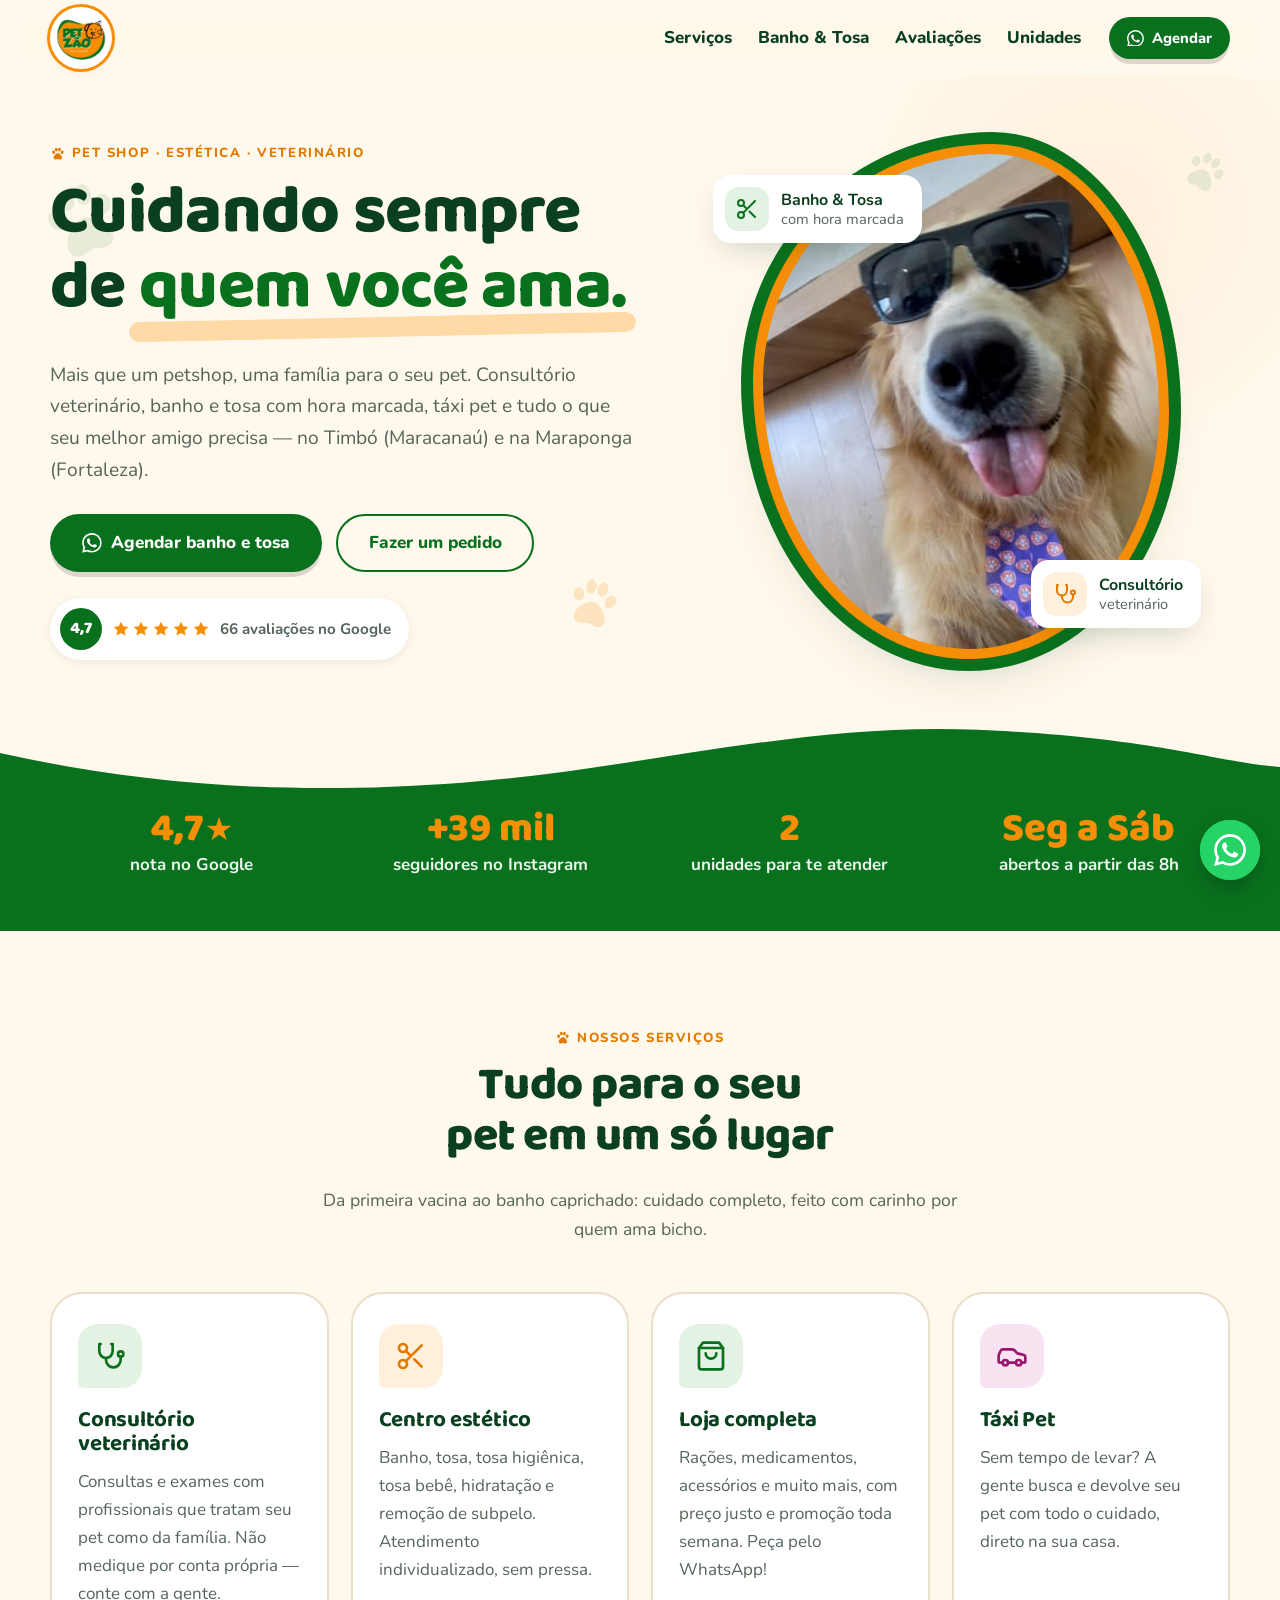
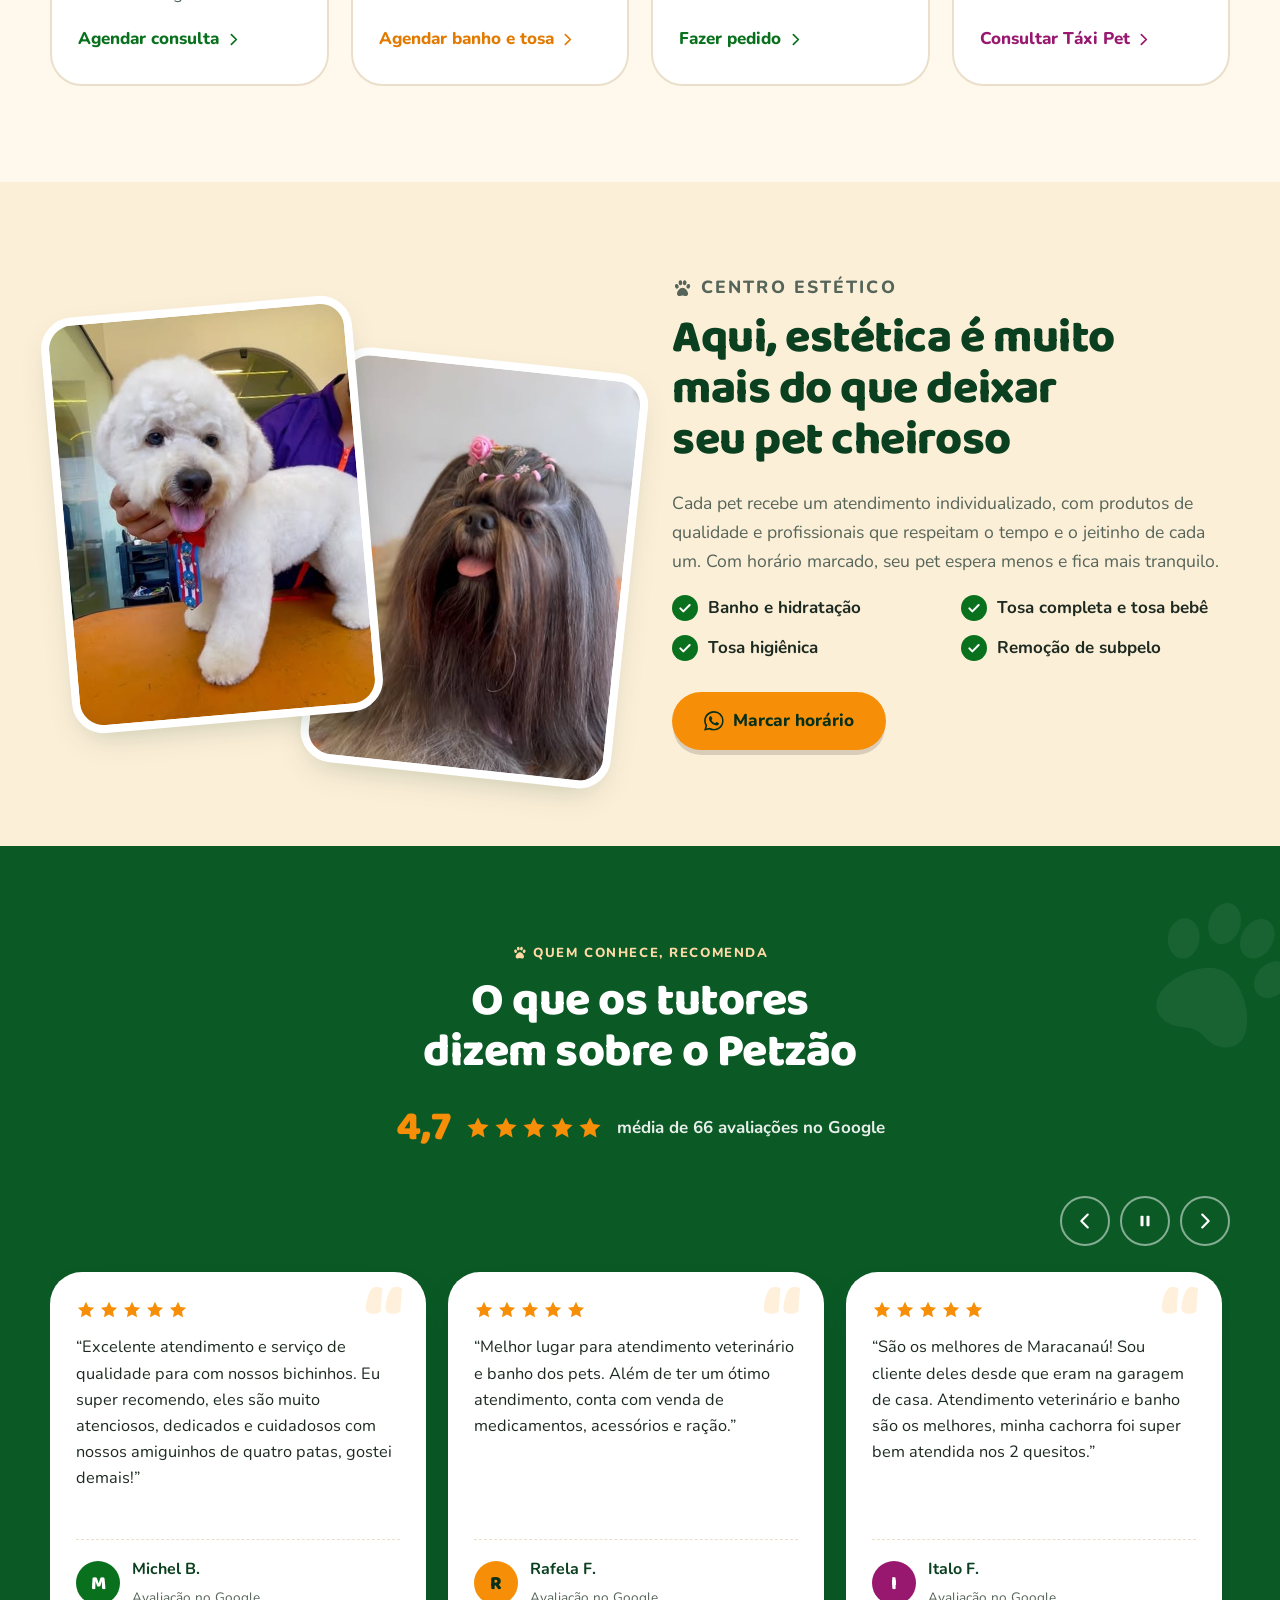
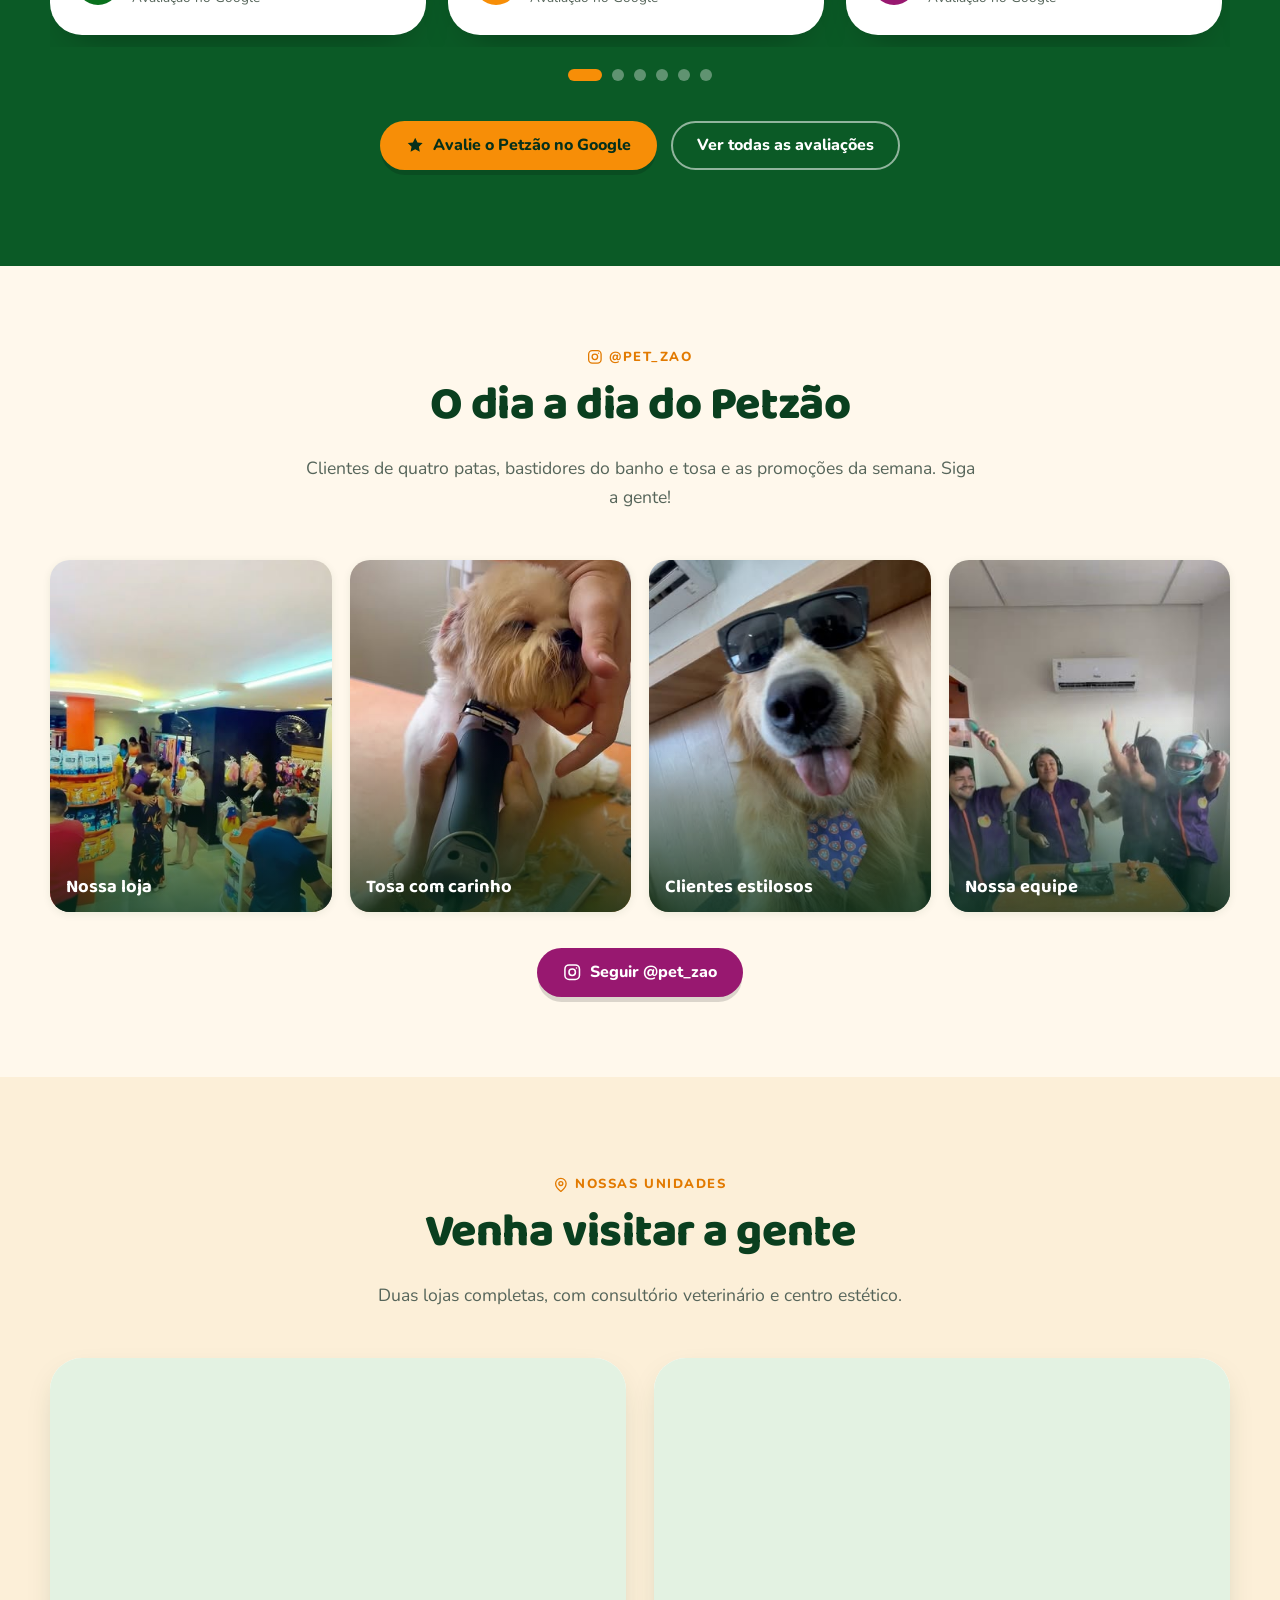
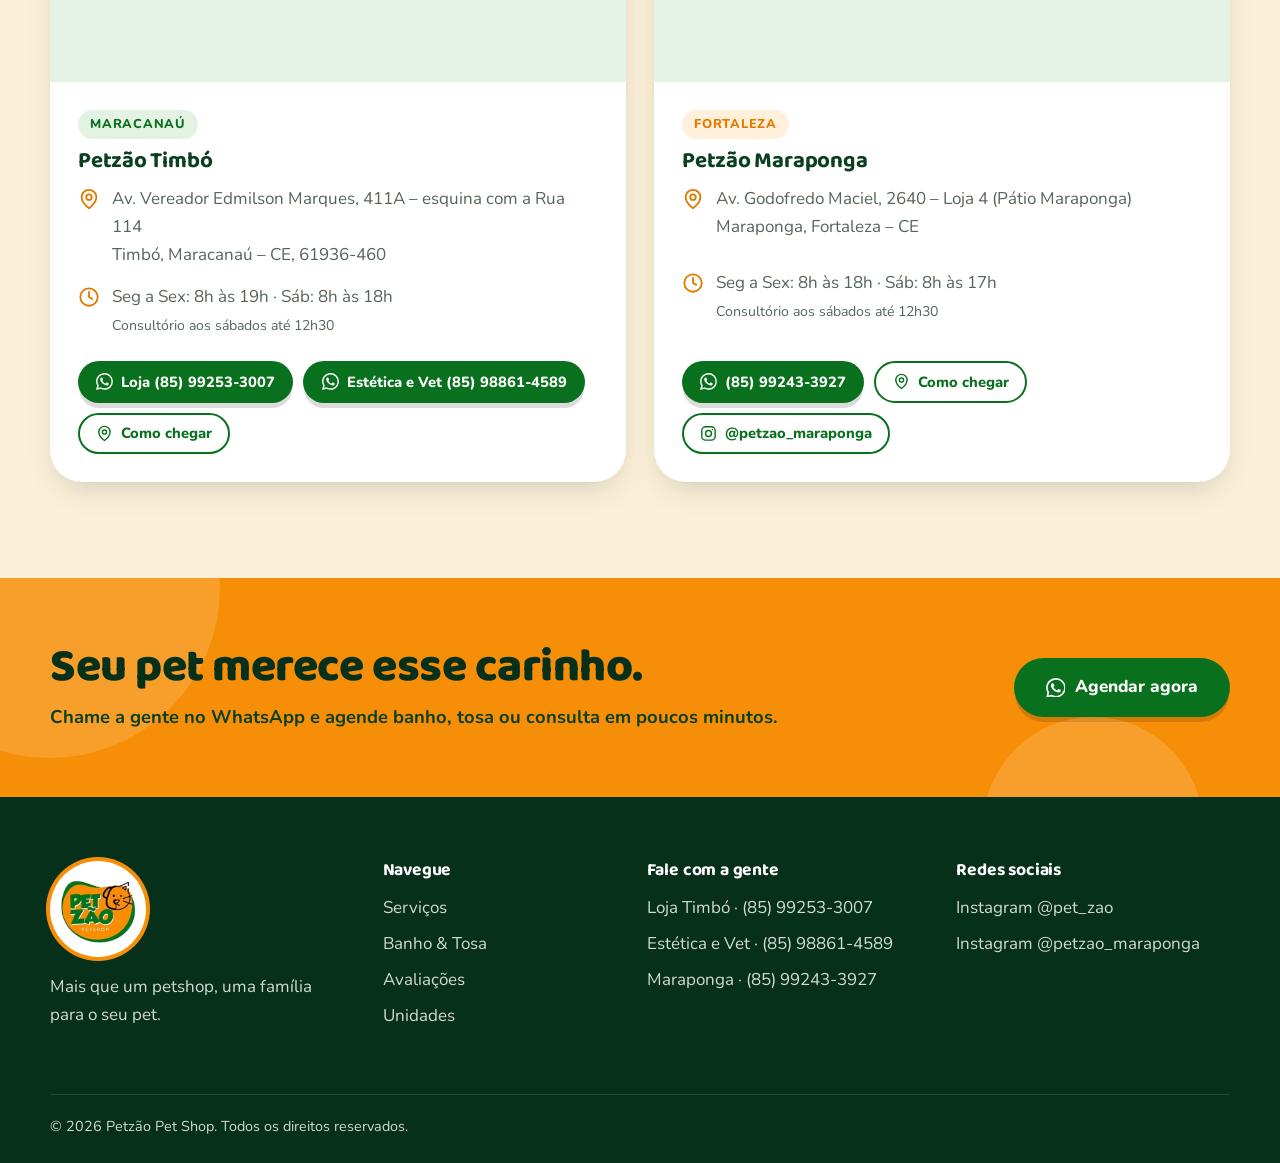
==== index.html @ 767969c3 "Landing page do Petzão Pet Shop - Página principal com serviços, centro estético, carrossel de avali" ====
<!DOCTYPE html>
<html lang="pt-BR">
<head>
  <meta charset="UTF-8">
  <meta name="viewport" content="width=device-width, initial-scale=1">
  <title>Petzão Pet Shop | Banho e Tosa, Veterinário e Pet Shop em Maracanaú e Fortaleza</title>
  <meta name="description" content="Petzão Pet Shop: consultório veterinário, centro estético (banho e tosa), táxi pet e loja completa com rações, medicamentos e acessórios. Unidades no Timbó (Maracanaú) e na Maraponga (Fortaleza). Nota 4,7 no Google.">
  <meta name="theme-color" content="#09711D">

  <!-- Open Graph (prévia ao compartilhar no WhatsApp/Instagram/Facebook) -->
  <meta property="og:type" content="website">
  <meta property="og:locale" content="pt_BR">
  <meta property="og:site_name" content="Petzão Pet Shop">
  <meta property="og:title" content="Petzão Pet Shop | Cuidando sempre de quem você ama">
  <meta property="og:description" content="Consultório veterinário, banho e tosa, táxi pet e loja completa em Maracanaú e Fortaleza. Nota 4,7 no Google.">
  <meta property="og:image" content="assets/img/og-image.jpg">
  <meta property="og:image:width" content="1200">
  <meta property="og:image:height" content="630">
  <meta name="twitter:card" content="summary_large_image">

  <link rel="icon" href="assets/img/favicon.png" type="image/png">
  <link rel="apple-touch-icon" href="assets/img/favicon.png">

  <link rel="preconnect" href="https://fonts.googleapis.com">
  <link rel="preconnect" href="https://fonts.gstatic.com" crossorigin>
  <link href="https://fonts.googleapis.com/css2?family=Baloo+2:wght@600;700;800&family=Nunito:wght@400;600;700;800&display=swap" rel="stylesheet">
  <link rel="stylesheet" href="assets/css/style.css">

  <script type="application/ld+json">
  [
    {
      "@context": "https://schema.org",
      "@type": "PetStore",
      "name": "Petzão Pet Shop – Timbó",
      "image": "assets/img/logo.jpg",
      "telephone": "+55 85 99253-3007",
      "address": {
        "@type": "PostalAddress",
        "streetAddress": "Av. Vereador Edmilson Marques, 411A – Timbó",
        "addressLocality": "Maracanaú",
        "addressRegion": "CE",
        "postalCode": "61936-460",
        "addressCountry": "BR"
      },
      "geo": { "@type": "GeoCoordinates", "latitude": -3.8777506, "longitude": -38.6081063 },
      "openingHoursSpecification": [
        { "@type": "OpeningHoursSpecification", "dayOfWeek": ["Monday","Tuesday","Wednesday","Thursday","Friday"], "opens": "08:00", "closes": "19:00" },
        { "@type": "OpeningHoursSpecification", "dayOfWeek": "Saturday", "opens": "08:00", "closes": "18:00" }
      ],
      "sameAs": ["https://www.instagram.com/pet_zao/"]
    },
    {
      "@context": "https://schema.org",
      "@type": "PetStore",
      "name": "Petzão Pet Shop – Maraponga",
      "image": "assets/img/logo.jpg",
      "telephone": "+55 85 99243-3927",
      "address": {
        "@type": "PostalAddress",
        "streetAddress": "Av. Godofredo Maciel, 2640 – Loja 4 (Pátio Maraponga)",
        "addressLocality": "Fortaleza",
        "addressRegion": "CE",
        "addressCountry": "BR"
      },
      "openingHoursSpecification": [
        { "@type": "OpeningHoursSpecification", "dayOfWeek": ["Monday","Tuesday","Wednesday","Thursday","Friday"], "opens": "08:00", "closes": "18:00" },
        { "@type": "OpeningHoursSpecification", "dayOfWeek": "Saturday", "opens": "08:00", "closes": "17:00" }
      ],
      "sameAs": ["https://www.instagram.com/petzao_maraponga/"]
    }
  ]
  </script>
</head>
<body>

  <!-- Ícones (sprite SVG) -->
  <svg width="0" height="0" style="position:absolute" aria-hidden="true" focusable="false">
    <symbol id="i-paw" viewBox="0 0 24 24"><ellipse cx="5.5" cy="9.5" rx="2.1" ry="2.7" transform="rotate(-18 5.5 9.5)"/><ellipse cx="9.6" cy="5.4" rx="2.1" ry="2.8" transform="rotate(-6 9.6 5.4)"/><ellipse cx="14.4" cy="5.4" rx="2.1" ry="2.8" transform="rotate(6 14.4 5.4)"/><ellipse cx="18.5" cy="9.5" rx="2.1" ry="2.7" transform="rotate(18 18.5 9.5)"/><path d="M12 11.2c-3.1 0-6.3 4.1-6.3 6.7 0 1.8 1.4 2.7 3 2.7 1.4 0 2.1-.7 3.3-.7s1.9.7 3.3.7c1.6 0 3-.9 3-2.7 0-2.6-3.2-6.7-6.3-6.7Z"/></symbol>
    <symbol id="i-whatsapp" viewBox="0 0 24 24"><path d="M17.47 14.38c-.3-.15-1.76-.87-2.03-.97-.27-.1-.47-.15-.67.15-.2.3-.77.97-.94 1.16-.17.2-.35.22-.64.08-.3-.15-1.26-.47-2.39-1.48-.88-.79-1.48-1.76-1.65-2.06-.17-.3-.02-.46.13-.6.13-.14.3-.35.45-.52.15-.17.2-.3.3-.5.1-.2.05-.37-.03-.52-.07-.15-.67-1.61-.92-2.2-.24-.59-.49-.5-.67-.51h-.57c-.2 0-.52.07-.8.37-.27.3-1.04 1.02-1.04 2.48s1.07 2.88 1.21 3.07c.15.2 2.1 3.2 5.08 4.49.71.31 1.26.49 1.7.63.71.22 1.36.19 1.87.12.57-.09 1.76-.72 2-1.42.25-.69.25-1.29.18-1.41-.08-.13-.28-.2-.57-.35Zm-5.42 7.4h-.01a9.87 9.87 0 0 1-5.03-1.38l-.36-.21-3.74.98 1-3.65-.24-.37a9.86 9.86 0 0 1-1.51-5.26c0-5.45 4.44-9.88 9.89-9.88 2.64 0 5.12 1.03 6.99 2.9a9.82 9.82 0 0 1 2.89 6.99c0 5.45-4.44 9.88-9.88 9.88Zm8.41-18.3A11.82 11.82 0 0 0 12.05 0C5.5 0 .16 5.34.16 11.89c0 2.1.55 4.14 1.59 5.95L.06 24l6.3-1.65a11.88 11.88 0 0 0 5.68 1.45h.01c6.55 0 11.89-5.34 11.89-11.89 0-3.18-1.24-6.16-3.48-8.41Z"/></symbol>
    <symbol id="i-instagram" viewBox="0 0 24 24" fill="none" stroke="currentColor" stroke-width="2" stroke-linecap="round" stroke-linejoin="round"><rect x="2.5" y="2.5" width="19" height="19" rx="5.5"/><circle cx="12" cy="12" r="4.2"/><circle cx="17.6" cy="6.4" r="1" fill="currentColor" stroke="none"/></symbol>
    <symbol id="i-star" viewBox="0 0 24 24"><path d="M12 2.2l2.96 6.2 6.8.83-5 4.7 1.28 6.73L12 17.4l-6.04 3.26 1.28-6.73-5-4.7 6.8-.83L12 2.2Z"/></symbol>
    <symbol id="i-steth" viewBox="0 0 24 24" fill="none" stroke="currentColor" stroke-width="2" stroke-linecap="round" stroke-linejoin="round"><path d="M5 3H4v5.5a5 5 0 0 0 10 0V3h-1"/><path d="M9 13.5V15a5.5 5.5 0 0 0 11 0v-2.5"/><circle cx="20" cy="10.5" r="2"/></symbol>
    <symbol id="i-scissors" viewBox="0 0 24 24" fill="none" stroke="currentColor" stroke-width="2" stroke-linecap="round" stroke-linejoin="round"><circle cx="6" cy="6" r="3"/><circle cx="6" cy="18" r="3"/><path d="M20 4 8.12 15.88M14.47 14.48 20 20M8.12 8.12 12 12"/></symbol>
    <symbol id="i-bag" viewBox="0 0 24 24" fill="none" stroke="currentColor" stroke-width="2" stroke-linecap="round" stroke-linejoin="round"><path d="M6 2 3 6v14a2 2 0 0 0 2 2h14a2 2 0 0 0 2-2V6l-3-4Z"/><path d="M3 6h18"/><path d="M16 10a4 4 0 0 1-8 0"/></symbol>
    <symbol id="i-car" viewBox="0 0 24 24" fill="none" stroke="currentColor" stroke-width="2" stroke-linecap="round" stroke-linejoin="round"><path d="M19 17h2a1 1 0 0 0 1-1v-3c0-.9-.7-1.7-1.5-1.9C18.7 10.6 16 10 16 10s-1.3-1.4-2.2-2.3A2.6 2.6 0 0 0 12 7H5a1.6 1.6 0 0 0-1.4.9l-1.4 2.9A3.7 3.7 0 0 0 2 12v4a1 1 0 0 0 1 1h2"/><circle cx="7" cy="17" r="2"/><path d="M9 17h6"/><circle cx="17" cy="17" r="2"/></symbol>
    <symbol id="i-pin" viewBox="0 0 24 24" fill="none" stroke="currentColor" stroke-width="2" stroke-linecap="round" stroke-linejoin="round"><path d="M20 10c0 6-8 12-8 12s-8-6-8-12a8 8 0 0 1 16 0Z"/><circle cx="12" cy="10" r="3"/></symbol>
    <symbol id="i-clock" viewBox="0 0 24 24" fill="none" stroke="currentColor" stroke-width="2" stroke-linecap="round" stroke-linejoin="round"><circle cx="12" cy="12" r="9.5"/><path d="M12 6.5V12l3.5 2"/></symbol>
    <symbol id="i-arrow" viewBox="0 0 24 24" fill="none" stroke="currentColor" stroke-width="2.4" stroke-linecap="round" stroke-linejoin="round"><path d="M9 5l7 7-7 7"/></symbol>
    <symbol id="i-check" viewBox="0 0 24 24" fill="none" stroke="currentColor" stroke-width="3" stroke-linecap="round" stroke-linejoin="round"><path d="M5 12.5l4.5 4.5L19 7.5"/></symbol>
    <symbol id="i-pause" viewBox="0 0 24 24"><rect x="6" y="5" width="4" height="14" rx="1"/><rect x="14" y="5" width="4" height="14" rx="1"/></symbol>
    <symbol id="i-play" viewBox="0 0 24 24"><path d="M7 4.5v15a1 1 0 0 0 1.5.86l12-7.5a1 1 0 0 0 0-1.72l-12-7.5A1 1 0 0 0 7 4.5Z"/></symbol>
  </svg>

  <a class="skip-link" href="#conteudo">Pular para o conteúdo</a>

  <!-- Cabeçalho -->
  <header class="site-header" data-header>
    <div class="container header-inner">
      <a class="brand" href="#inicio" aria-label="Petzão Pet Shop – início">
        <img src="assets/img/logo.jpg" alt="Petzão Pet Shop" width="150" height="150">
      </a>

      <nav class="main-nav" id="menu" aria-label="Principal">
        <ul>
          <li><a href="#servicos">Serviços</a></li>
          <li><a href="#estetica">Banho &amp; Tosa</a></li>
          <li><a href="#avaliacoes">Avaliações</a></li>
          <li><a href="#unidades">Unidades</a></li>
        </ul>
        <a class="btn btn--green btn--sm nav-cta" href="https://wa.me/5585988614589?text=Ol%C3%A1%2C%20Petz%C3%A3o!%20Vim%20pelo%20site%20e%20gostaria%20de%20agendar%20um%20hor%C3%A1rio%20para%20o%20meu%20pet." target="_blank" rel="noopener">
          <svg class="icon" aria-hidden="true"><use href="#i-whatsapp"/></svg> Agendar
        </a>
      </nav>

      <button class="menu-toggle" type="button" aria-expanded="false" aria-controls="menu" data-menu-toggle>
        <span class="sr-only">Abrir menu</span>
        <span class="menu-toggle__bar"></span>
      </button>
    </div>
  </header>

  <main id="conteudo">

    <!-- Hero -->
    <section class="hero" id="inicio">
      <svg class="paw-deco paw-deco--1" aria-hidden="true"><use href="#i-paw"/></svg>
      <svg class="paw-deco paw-deco--2" aria-hidden="true"><use href="#i-paw"/></svg>
      <svg class="paw-deco paw-deco--3" aria-hidden="true"><use href="#i-paw"/></svg>

      <div class="container hero-grid">
        <div class="hero-copy">
          <p class="eyebrow"><svg class="icon" aria-hidden="true"><use href="#i-paw"/></svg> Pet shop · Estética · Veterinário</p>
          <h1>Cuidando sempre de <span class="hl">quem você ama.</span></h1>
          <p class="lead">Mais que um petshop, uma família para o seu pet. Consultório veterinário, banho e tosa com hora marcada, táxi pet e tudo o que seu melhor amigo precisa — no Timbó (Maracanaú) e na Maraponga (Fortaleza).</p>

          <div class="hero-actions">
            <a class="btn btn--green btn--lg" href="https://wa.me/5585988614589?text=Ol%C3%A1%2C%20Petz%C3%A3o!%20Vim%20pelo%20site%20e%20gostaria%20de%20agendar%20banho%20e%20tosa%20para%20o%20meu%20pet." target="_blank" rel="noopener">
              <svg class="icon" aria-hidden="true"><use href="#i-whatsapp"/></svg> Agendar banho e tosa
            </a>
            <a class="btn btn--outline btn--lg" href="https://wa.me/5585992533007?text=Ol%C3%A1%2C%20Petz%C3%A3o!%20Vim%20pelo%20site%20e%20gostaria%20de%20fazer%20um%20pedido." target="_blank" rel="noopener">
              Fazer um pedido
            </a>
          </div>

          <a class="rating-pill" href="#avaliacoes">
            <span class="rating-pill__score">4,7</span>
            <span class="stars" aria-hidden="true">
              <svg><use href="#i-star"/></svg><svg><use href="#i-star"/></svg><svg><use href="#i-star"/></svg><svg><use href="#i-star"/></svg><svg><use href="#i-star"/></svg>
            </span>
            <span class="rating-pill__text">66 avaliações no Google</span>
          </a>
        </div>

        <div class="hero-visual">
          <div class="blob-frame">
            <img src="assets/img/golden.jpg" alt="Golden retriever de óculos escuros e bandana, cliente do Petzão" width="360" height="640">
          </div>
          <div class="float-card float-card--top">
            <span class="float-card__icon"><svg aria-hidden="true"><use href="#i-scissors"/></svg></span>
            <span><strong>Banho &amp; Tosa</strong><br>com hora marcada</span>
          </div>
          <div class="float-card float-card--bottom">
            <span class="float-card__icon float-card__icon--orange"><svg aria-hidden="true"><use href="#i-steth"/></svg></span>
            <span><strong>Consultório</strong><br>veterinário</span>
          </div>
        </div>
      </div>

      <svg class="wave wave--bottom" viewBox="0 0 1440 90" preserveAspectRatio="none" aria-hidden="true"><path d="M0 40c160 40 320 55 520 38S900 0 1100 10s260 40 340 48v32H0Z"/></svg>
    </section>

    <!-- Números -->
    <section class="stats" aria-label="Petzão em números">
      <div class="container stats-grid">
        <div class="stat"><strong>4,7<span>★</span></strong><span>nota no Google</span></div>
        <div class="stat"><strong>+39 mil</strong><span>seguidores no Instagram</span></div>
        <div class="stat"><strong>2</strong><span>unidades para te atender</span></div>
        <div class="stat"><strong>Seg a Sáb</strong><span>abertos a partir das 8h</span></div>
      </div>
    </section>

    <!-- Serviços -->
    <section class="section" id="servicos">
      <div class="container">
        <header class="section-head">
          <p class="eyebrow"><svg class="icon" aria-hidden="true"><use href="#i-paw"/></svg> Nossos serviços</p>
          <h2>Tudo para o seu pet em um só lugar</h2>
          <p>Da primeira vacina ao banho caprichado: cuidado completo, feito com carinho por quem ama bicho.</p>
        </header>

        <div class="services-grid">
          <article class="service-card reveal">
            <span class="service-card__icon"><svg aria-hidden="true"><use href="#i-steth"/></svg></span>
            <h3>Consultório veterinário</h3>
            <p>Consultas e exames com profissionais que tratam seu pet como da família. Não medique por conta própria — conte com a gente.</p>
            <a class="link-arrow" href="https://wa.me/5585988614589?text=Ol%C3%A1%2C%20Petz%C3%A3o!%20Vim%20pelo%20site%20e%20gostaria%20de%20agendar%20uma%20consulta%20veterin%C3%A1ria." target="_blank" rel="noopener">Agendar consulta <svg aria-hidden="true"><use href="#i-arrow"/></svg></a>
          </article>

          <article class="service-card service-card--orange reveal">
            <span class="service-card__icon"><svg aria-hidden="true"><use href="#i-scissors"/></svg></span>
            <h3>Centro estético</h3>
            <p>Banho, tosa, tosa higiênica, tosa bebê, hidratação e remoção de subpelo. Atendimento individualizado, sem pressa.</p>
            <a class="link-arrow" href="https://wa.me/5585988614589?text=Ol%C3%A1%2C%20Petz%C3%A3o!%20Vim%20pelo%20site%20e%20gostaria%20de%20agendar%20banho%20e%20tosa." target="_blank" rel="noopener">Agendar banho e tosa <svg aria-hidden="true"><use href="#i-arrow"/></svg></a>
          </article>

          <article class="service-card reveal">
            <span class="service-card__icon"><svg aria-hidden="true"><use href="#i-bag"/></svg></span>
            <h3>Loja completa</h3>
            <p>Rações, medicamentos, acessórios e muito mais, com preço justo e promoção toda semana. Peça pelo WhatsApp!</p>
            <a class="link-arrow" href="https://wa.me/5585992533007?text=Ol%C3%A1%2C%20Petz%C3%A3o!%20Vim%20pelo%20site%20e%20gostaria%20de%20fazer%20um%20pedido." target="_blank" rel="noopener">Fazer pedido <svg aria-hidden="true"><use href="#i-arrow"/></svg></a>
          </article>

          <article class="service-card service-card--magenta reveal">
            <span class="service-card__icon"><svg aria-hidden="true"><use href="#i-car"/></svg></span>
            <h3>Táxi Pet</h3>
            <p>Sem tempo de levar? A gente busca e devolve seu pet com todo o cuidado, direto na sua casa.</p>
            <a class="link-arrow" href="https://wa.me/5585988614589?text=Ol%C3%A1%2C%20Petz%C3%A3o!%20Vim%20pelo%20site%20e%20gostaria%20de%20saber%20sobre%20o%20T%C3%A1xi%20Pet." target="_blank" rel="noopener">Consultar Táxi Pet <svg aria-hidden="true"><use href="#i-arrow"/></svg></a>
          </article>
        </div>
      </div>
    </section>

    <!-- Centro estético -->
    <section class="section section--cream" id="estetica">
      <div class="container split">
        <div class="split-media reveal">
          <figure class="photo photo--tilt-l">
            <img src="assets/img/poodle.jpg" alt="Poodle branco recém-tosado na mesa do centro estético do Petzão" width="360" height="640" loading="lazy">
          </figure>
          <figure class="photo photo--tilt-r">
            <img src="assets/img/shihtzu.jpg" alt="Lhasa apso de pelo longo com lacinhos após o banho" width="360" height="640" loading="lazy">
          </figure>
        </div>

        <div class="split-copy">
          <p class="eyebrow"><svg class="icon" aria-hidden="true"><use href="#i-paw"/></svg> Centro estético</p>
          <h2>Aqui, estética é muito mais do que deixar seu pet cheiroso</h2>
          <p>Cada pet recebe um atendimento individualizado, com produtos de qualidade e profissionais que respeitam o tempo e o jeitinho de cada um. Com horário marcado, seu pet espera menos e fica mais tranquilo.</p>
          <ul class="check-list">
            <li><svg aria-hidden="true"><use href="#i-check"/></svg> Banho e hidratação</li>
            <li><svg aria-hidden="true"><use href="#i-check"/></svg> Tosa completa e tosa bebê</li>
            <li><svg aria-hidden="true"><use href="#i-check"/></svg> Tosa higiênica</li>
            <li><svg aria-hidden="true"><use href="#i-check"/></svg> Remoção de subpelo</li>
          </ul>
          <a class="btn btn--orange btn--lg" href="https://wa.me/5585988614589?text=Ol%C3%A1%2C%20Petz%C3%A3o!%20Vim%20pelo%20site%20e%20gostaria%20de%20agendar%20banho%20e%20tosa." target="_blank" rel="noopener">
            <svg class="icon" aria-hidden="true"><use href="#i-whatsapp"/></svg> Marcar horário
          </a>
        </div>
      </div>
    </section>

    <!-- Avaliações -->
    <section class="section section--green" id="avaliacoes">
      <svg class="paw-deco paw-deco--4" aria-hidden="true"><use href="#i-paw"/></svg>
      <div class="container">
        <header class="section-head section-head--light">
          <p class="eyebrow"><svg class="icon" aria-hidden="true"><use href="#i-paw"/></svg> Quem conhece, recomenda</p>
          <h2>O que os tutores dizem sobre o Petzão</h2>
          <div class="rating-summary">
            <span class="rating-summary__score">4,7</span>
            <span class="stars stars--lg" aria-hidden="true">
              <svg><use href="#i-star"/></svg><svg><use href="#i-star"/></svg><svg><use href="#i-star"/></svg><svg><use href="#i-star"/></svg><svg><use href="#i-star"/></svg>
            </span>
            <span class="rating-summary__text">média de 66 avaliações no Google</span>
          </div>
        </header>

        <div class="carousel" data-carousel role="region" aria-roledescription="carrossel" aria-label="Avaliações de clientes no Google">
          <div class="carousel__controls">
            <button class="carousel__btn" type="button" data-prev aria-label="Avaliação anterior"><svg aria-hidden="true" style="transform:scaleX(-1)"><use href="#i-arrow"/></svg></button>
            <button class="carousel__btn carousel__btn--toggle" type="button" data-toggle aria-label="Pausar rotação automática"><svg aria-hidden="true"><use href="#i-pause"/></svg></button>
            <button class="carousel__btn" type="button" data-next aria-label="Próxima avaliação"><svg aria-hidden="true"><use href="#i-arrow"/></svg></button>
          </div>

          <ul class="carousel__track" data-track tabindex="0" aria-live="off">
            <li class="review-card">
              <div class="review-card__stars" role="img" aria-label="5 de 5 estrelas"><svg><use href="#i-star"/></svg><svg><use href="#i-star"/></svg><svg><use href="#i-star"/></svg><svg><use href="#i-star"/></svg><svg><use href="#i-star"/></svg></div>
              <blockquote>“Excelente atendimento e serviço de qualidade para com nossos bichinhos. Eu super recomendo, eles são muito atenciosos, dedicados e cuidadosos com nossos amiguinhos de quatro patas, gostei demais!”</blockquote>
              <footer class="review-card__author"><span class="avatar avatar--green" aria-hidden="true">M</span><span><strong>Michel B.</strong><small>Avaliação no Google</small></span></footer>
            </li>
            <li class="review-card">
              <div class="review-card__stars" role="img" aria-label="5 de 5 estrelas"><svg><use href="#i-star"/></svg><svg><use href="#i-star"/></svg><svg><use href="#i-star"/></svg><svg><use href="#i-star"/></svg><svg><use href="#i-star"/></svg></div>
              <blockquote>“Melhor lugar para atendimento veterinário e banho dos pets. Além de ter um ótimo atendimento, conta com venda de medicamentos, acessórios e ração.”</blockquote>
              <footer class="review-card__author"><span class="avatar avatar--orange" aria-hidden="true">R</span><span><strong>Rafela F.</strong><small>Avaliação no Google</small></span></footer>
            </li>
            <li class="review-card">
              <div class="review-card__stars" role="img" aria-label="5 de 5 estrelas"><svg><use href="#i-star"/></svg><svg><use href="#i-star"/></svg><svg><use href="#i-star"/></svg><svg><use href="#i-star"/></svg><svg><use href="#i-star"/></svg></div>
              <blockquote>“São os melhores de Maracanaú! Sou cliente deles desde que eram na garagem de casa. Atendimento veterinário e banho são os melhores, minha cachorra foi super bem atendida nos 2 quesitos.”</blockquote>
              <footer class="review-card__author"><span class="avatar avatar--magenta" aria-hidden="true">I</span><span><strong>Italo F.</strong><small>Avaliação no Google</small></span></footer>
            </li>
            <li class="review-card">
              <div class="review-card__stars" role="img" aria-label="5 de 5 estrelas"><svg><use href="#i-star"/></svg><svg><use href="#i-star"/></svg><svg><use href="#i-star"/></svg><svg><use href="#i-star"/></svg><svg><use href="#i-star"/></svg></div>
              <blockquote>“Minha princesa é muito bem cuidada no Petzão... confio plenamente em toda equipe. Nota mil.”</blockquote>
              <footer class="review-card__author"><span class="avatar avatar--green" aria-hidden="true">S</span><span><strong>Socorro G.</strong><small>Avaliação no Google</small></span></footer>
            </li>
            <li class="review-card">
              <div class="review-card__stars" role="img" aria-label="5 de 5 estrelas"><svg><use href="#i-star"/></svg><svg><use href="#i-star"/></svg><svg><use href="#i-star"/></svg><svg><use href="#i-star"/></svg><svg><use href="#i-star"/></svg></div>
              <blockquote>“Ótimo atendimento. Possuem a mais variada gama de produtos para o seu pet, além dos excelentes serviços de banho, tosa e atendimento veterinário. Profissionais capacitados para fornecer a melhor experiência para o seu pet. Recomendo.”</blockquote>
              <footer class="review-card__author"><span class="avatar avatar--orange" aria-hidden="true">R</span><span><strong>Robson L.</strong><small>Avaliação no Google</small></span></footer>
            </li>
            <li class="review-card">
              <div class="review-card__stars" role="img" aria-label="5 de 5 estrelas"><svg><use href="#i-star"/></svg><svg><use href="#i-star"/></svg><svg><use href="#i-star"/></svg><svg><use href="#i-star"/></svg><svg><use href="#i-star"/></svg></div>
              <blockquote>“Atendimento top! Bem humanizado! Você vê que eles realmente amam o que fazem!”</blockquote>
              <footer class="review-card__author"><span class="avatar avatar--magenta" aria-hidden="true">B</span><span><strong>Bruno N.</strong><small>Avaliação no Google</small></span></footer>
            </li>
            <li class="review-card">
              <div class="review-card__stars" role="img" aria-label="5 de 5 estrelas"><svg><use href="#i-star"/></svg><svg><use href="#i-star"/></svg><svg><use href="#i-star"/></svg><svg><use href="#i-star"/></svg><svg><use href="#i-star"/></svg></div>
              <blockquote>“Essa loja é simplesmente maravilhosa! O atendimento é excelente, muito atencioso e rápido. Recomendo de olhos fechados!”</blockquote>
              <footer class="review-card__author"><span class="avatar avatar--green" aria-hidden="true">M</span><span><strong>Mônica O.</strong><small>Avaliação no Google</small></span></footer>
            </li>
            <li class="review-card">
              <div class="review-card__stars" role="img" aria-label="5 de 5 estrelas"><svg><use href="#i-star"/></svg><svg><use href="#i-star"/></svg><svg><use href="#i-star"/></svg><svg><use href="#i-star"/></svg><svg><use href="#i-star"/></svg></div>
              <blockquote>“Ótimo atendimento, ótimos preços e uma equipe qualificada onde se vê que trabalham com amor aos pets! Petzão, o melhor petshop da região!”</blockquote>
              <footer class="review-card__author"><span class="avatar avatar--orange" aria-hidden="true">V</span><span><strong>Venicio J.</strong><small>Avaliação no Google</small></span></footer>
            </li>
            <li class="review-card">
              <div class="review-card__stars" role="img" aria-label="5 de 5 estrelas"><svg><use href="#i-star"/></svg><svg><use href="#i-star"/></svg><svg><use href="#i-star"/></svg><svg><use href="#i-star"/></svg><svg><use href="#i-star"/></svg></div>
              <blockquote>“O melhor em todos os sentidos, recomendo demais. Qualidade, carinho e compromisso em um só lugar. Parabéns! 👏🏽👏🏽”</blockquote>
              <footer class="review-card__author"><span class="avatar avatar--magenta" aria-hidden="true">L</span><span><strong>Luccas F.</strong><small>Avaliação no Google</small></span></footer>
            </li>
            <li class="review-card">
              <div class="review-card__stars" role="img" aria-label="5 de 5 estrelas"><svg><use href="#i-star"/></svg><svg><use href="#i-star"/></svg><svg><use href="#i-star"/></svg><svg><use href="#i-star"/></svg><svg><use href="#i-star"/></svg></div>
              <blockquote>“Um ótimo local, atendimento super qualificado, sem falar dos serviços de tosa e banho! Super indico, pois tem ampla variedade de rações!”</blockquote>
              <footer class="review-card__author"><span class="avatar avatar--green" aria-hidden="true">A</span><span><strong>Axel G.</strong><small>Avaliação no Google</small></span></footer>
            </li>
            <li class="review-card">
              <div class="review-card__stars" role="img" aria-label="5 de 5 estrelas"><svg><use href="#i-star"/></svg><svg><use href="#i-star"/></svg><svg><use href="#i-star"/></svg><svg><use href="#i-star"/></svg><svg><use href="#i-star"/></svg></div>
              <blockquote>“Ótimo atendimento, preço acessível, vende de tudo e possui uma nova estrutura super aconchegante. Recomendo.”</blockquote>
              <footer class="review-card__author"><span class="avatar avatar--orange" aria-hidden="true">J</span><span><strong>Junior X.</strong><small>Local Guide no Google</small></span></footer>
            </li>
            <li class="review-card">
              <div class="review-card__stars" role="img" aria-label="5 de 5 estrelas"><svg><use href="#i-star"/></svg><svg><use href="#i-star"/></svg><svg><use href="#i-star"/></svg><svg><use href="#i-star"/></svg><svg><use href="#i-star"/></svg></div>
              <blockquote>“Sem dúvidas o melhor petshop de Maracanaú! Cuidado e amor indescritíveis com seu pet, produtos de qualidade e atendimento nota mil!”</blockquote>
              <footer class="review-card__author"><span class="avatar avatar--magenta" aria-hidden="true">R</span><span><strong>Rebeca R.</strong><small>Avaliação no Google</small></span></footer>
            </li>
            <li class="review-card">
              <div class="review-card__stars" role="img" aria-label="5 de 5 estrelas"><svg><use href="#i-star"/></svg><svg><use href="#i-star"/></svg><svg><use href="#i-star"/></svg><svg><use href="#i-star"/></svg><svg><use href="#i-star"/></svg></div>
              <blockquote>“A loja tem tudo para o pet 🐕🐈, com atendimento excelente e profissionais super capacitados!”</blockquote>
              <footer class="review-card__author"><span class="avatar avatar--green" aria-hidden="true">T</span><span><strong>Thiago M.</strong><small>Avaliação no Google</small></span></footer>
            </li>
            <li class="review-card">
              <div class="review-card__stars" role="img" aria-label="5 de 5 estrelas"><svg><use href="#i-star"/></svg><svg><use href="#i-star"/></svg><svg><use href="#i-star"/></svg><svg><use href="#i-star"/></svg><svg><use href="#i-star"/></svg></div>
              <blockquote>“Melhor pet de Maracanaú, meu cachorrinho ama. Super indico!”</blockquote>
              <footer class="review-card__author"><span class="avatar avatar--orange" aria-hidden="true">J</span><span><strong>Jéssica A.</strong><small>Avaliação no Google</small></span></footer>
            </li>
            <li class="review-card">
              <div class="review-card__stars" role="img" aria-label="5 de 5 estrelas"><svg><use href="#i-star"/></svg><svg><use href="#i-star"/></svg><svg><use href="#i-star"/></svg><svg><use href="#i-star"/></svg><svg><use href="#i-star"/></svg></div>
              <blockquote>“Serviços, alimentação e vasta gama de utensílios pros nossos petzinhos! Excelência!”</blockquote>
              <footer class="review-card__author"><span class="avatar avatar--magenta" aria-hidden="true">Y</span><span><strong>Yuri O.</strong><small>Local Guide no Google</small></span></footer>
            </li>
            <li class="review-card">
              <div class="review-card__stars" role="img" aria-label="5 de 5 estrelas"><svg><use href="#i-star"/></svg><svg><use href="#i-star"/></svg><svg><use href="#i-star"/></svg><svg><use href="#i-star"/></svg><svg><use href="#i-star"/></svg></div>
              <blockquote>“Excelente atendimento, com tudo que há de melhor para o seu pet e ótimos profissionais. Sem contar o ambiente incrível!”</blockquote>
              <footer class="review-card__author"><span class="avatar avatar--green" aria-hidden="true">A</span><span><strong>Aurélio F.</strong><small>Avaliação no Google</small></span></footer>
            </li>
            <li class="review-card">
              <div class="review-card__stars" role="img" aria-label="5 de 5 estrelas"><svg><use href="#i-star"/></svg><svg><use href="#i-star"/></svg><svg><use href="#i-star"/></svg><svg><use href="#i-star"/></svg><svg><use href="#i-star"/></svg></div>
              <blockquote>“Atendimento top e preços excelentes, vale a pena visitar a loja! 😁👍🏾”</blockquote>
              <footer class="review-card__author"><span class="avatar avatar--orange" aria-hidden="true">R</span><span><strong>Rodolfo S.</strong><small>Avaliação no Google</small></span></footer>
            </li>
            <li class="review-card">
              <div class="review-card__stars" role="img" aria-label="5 de 5 estrelas"><svg><use href="#i-star"/></svg><svg><use href="#i-star"/></svg><svg><use href="#i-star"/></svg><svg><use href="#i-star"/></svg><svg><use href="#i-star"/></svg></div>
              <blockquote>“Amei tudo, atendimento perfeito 👏🏼🤩 Meus bebês pet amam! Petshop perfeito, muito amor ❤️”</blockquote>
              <footer class="review-card__author"><span class="avatar avatar--magenta" aria-hidden="true">L</span><span><strong>Lanny L.</strong><small>Avaliação no Google</small></span></footer>
            </li>
          </ul>

          <div class="carousel__dots" data-dots aria-label="Escolher grupo de avaliações"></div>
        </div>

        <div class="reviews-cta">
          <a class="btn btn--orange" href="https://g.co/kgs/Vya1VFR" target="_blank" rel="noopener">
            <svg class="icon" aria-hidden="true"><use href="#i-star"/></svg> Avalie o Petzão no Google
          </a>
          <a class="btn btn--ghost-light" href="https://www.google.com/maps?cid=17668108816640209402" target="_blank" rel="noopener">Ver todas as avaliações</a>
        </div>
      </div>
    </section>

    <!-- Instagram -->
    <section class="section section--tight" id="instagram">
      <div class="container">
        <header class="section-head">
          <p class="eyebrow"><svg class="icon" aria-hidden="true"><use href="#i-instagram"/></svg> @pet_zao</p>
          <h2>O dia a dia do Petzão</h2>
          <p>Clientes de quatro patas, bastidores do banho e tosa e as promoções da semana. Siga a gente!</p>
        </header>

        <div class="insta-grid">
          <a class="insta-tile reveal" href="https://www.instagram.com/pet_zao/" target="_blank" rel="noopener">
            <img src="assets/img/loja.jpg" alt="Loja do Petzão cheia de clientes, com prateleiras de rações" width="360" height="640" loading="lazy">
            <span class="insta-tile__label">Nossa loja</span>
          </a>
          <a class="insta-tile reveal" href="https://www.instagram.com/pet_zao/" target="_blank" rel="noopener">
            <img src="assets/img/tosa.jpg" alt="Tosadora aparando o pelo de um cachorro com a máquina" width="360" height="640" loading="lazy">
            <span class="insta-tile__label">Tosa com carinho</span>
          </a>
          <a class="insta-tile reveal" href="https://www.instagram.com/pet_zao/" target="_blank" rel="noopener">
            <img src="assets/img/golden.jpg" alt="Golden retriever de óculos escuros e bandana" width="360" height="640" loading="lazy">
            <span class="insta-tile__label">Clientes estilosos</span>
          </a>
          <a class="insta-tile reveal" href="https://www.instagram.com/pet_zao/" target="_blank" rel="noopener">
            <img src="assets/img/equipe.jpg" alt="Equipe do centro estético do Petzão, de uniforme roxo, comemorando na sala de banho e tosa" width="360" height="430" loading="lazy">
            <span class="insta-tile__label">Nossa equipe</span>
          </a>
        </div>

        <div class="center">
          <a class="btn btn--magenta" href="https://www.instagram.com/pet_zao/" target="_blank" rel="noopener">
            <svg class="icon" aria-hidden="true"><use href="#i-instagram"/></svg> Seguir @pet_zao
          </a>
        </div>
      </div>
    </section>

    <!-- Unidades -->
    <section class="section section--cream" id="unidades">
      <div class="container">
        <header class="section-head">
          <p class="eyebrow"><svg class="icon" aria-hidden="true"><use href="#i-pin"/></svg> Nossas unidades</p>
          <h2>Venha visitar a gente</h2>
          <p>Duas lojas completas, com consultório veterinário e centro estético.</p>
        </header>

        <div class="units-grid">
          <article class="unit-card reveal">
            <div class="unit-card__map">
              <iframe title="Mapa do Petzão Timbó, em Maracanaú" src="https://www.google.com/maps?q=Petz%C3%A3o+Pet+Shop,+Av.+Ver.+Edmilson+Marques+-+Timb%C3%B3,+Maracana%C3%BA+-+CE&amp;z=17&amp;hl=pt-BR&amp;output=embed" loading="lazy" referrerpolicy="no-referrer-when-downgrade"></iframe>
            </div>
            <div class="unit-card__body">
              <span class="unit-card__tag">Maracanaú</span>
              <h3>Petzão Timbó</h3>
              <ul class="unit-info">
                <li><svg aria-hidden="true"><use href="#i-pin"/></svg><span>Av. Vereador Edmilson Marques, 411A – esquina com a Rua 114<br>Timbó, Maracanaú – CE, 61936-460</span></li>
                <li><svg aria-hidden="true"><use href="#i-clock"/></svg><span>Seg a Sex: 8h às 19h · Sáb: 8h às 18h<br><small>Consultório aos sábados até 12h30</small></span></li>
              </ul>
              <div class="unit-actions">
                <a class="btn btn--green btn--sm" href="https://wa.me/5585992533007?text=Ol%C3%A1%2C%20Petz%C3%A3o%20Timb%C3%B3!%20Vim%20pelo%20site." target="_blank" rel="noopener"><svg class="icon" aria-hidden="true"><use href="#i-whatsapp"/></svg> Loja (85) 99253-3007</a>
                <a class="btn btn--green btn--sm" href="https://wa.me/5585988614589?text=Ol%C3%A1%2C%20Petz%C3%A3o%20Timb%C3%B3!%20Vim%20pelo%20site%20e%20gostaria%20de%20agendar%20um%20hor%C3%A1rio." target="_blank" rel="noopener"><svg class="icon" aria-hidden="true"><use href="#i-whatsapp"/></svg> Estética e Vet (85) 98861-4589</a>
                <a class="btn btn--outline btn--sm" href="https://www.google.com/maps?cid=17668108816640209402" target="_blank" rel="noopener"><svg class="icon" aria-hidden="true"><use href="#i-pin"/></svg> Como chegar</a>
              </div>
            </div>
          </article>

          <article class="unit-card reveal">
            <div class="unit-card__map">
              <iframe title="Mapa do Petzão Maraponga, em Fortaleza" src="https://www.google.com/maps?q=Petz%C3%A3o+Pet+shop+Maraponga,+Fortaleza+-+CE&amp;z=17&amp;hl=pt-BR&amp;output=embed" loading="lazy" referrerpolicy="no-referrer-when-downgrade"></iframe>
            </div>
            <div class="unit-card__body">
              <span class="unit-card__tag unit-card__tag--orange">Fortaleza</span>
              <h3>Petzão Maraponga</h3>
              <ul class="unit-info">
                <li><svg aria-hidden="true"><use href="#i-pin"/></svg><span>Av. Godofredo Maciel, 2640 – Loja 4 (Pátio Maraponga)<br>Maraponga, Fortaleza – CE</span></li>
                <li><svg aria-hidden="true"><use href="#i-clock"/></svg><span>Seg a Sex: 8h às 18h · Sáb: 8h às 17h<br><small>Consultório aos sábados até 12h30</small></span></li>
              </ul>
              <div class="unit-actions">
                <a class="btn btn--green btn--sm" href="https://wa.me/5585992433927?text=Ol%C3%A1%2C%20Petz%C3%A3o%20Maraponga!%20Vim%20pelo%20site." target="_blank" rel="noopener"><svg class="icon" aria-hidden="true"><use href="#i-whatsapp"/></svg> (85) 99243-3927</a>
                <a class="btn btn--outline btn--sm" href="https://www.google.com/maps/search/?api=1&amp;query=Petz%C3%A3o%20Pet%20shop%20Maraponga%2C%20Fortaleza" target="_blank" rel="noopener"><svg class="icon" aria-hidden="true"><use href="#i-pin"/></svg> Como chegar</a>
                <a class="btn btn--outline btn--sm" href="https://www.instagram.com/petzao_maraponga/" target="_blank" rel="noopener"><svg class="icon" aria-hidden="true"><use href="#i-instagram"/></svg> @petzao_maraponga</a>
              </div>
            </div>
          </article>
        </div>
      </div>
    </section>

    <!-- CTA final -->
    <section class="cta-band" id="contato">
      <div class="container cta-band__inner">
        <div>
          <h2>Seu pet merece esse carinho.</h2>
          <p>Chame a gente no WhatsApp e agende banho, tosa ou consulta em poucos minutos.</p>
        </div>
        <div class="cta-band__actions">
          <a class="btn btn--green btn--lg" href="https://wa.me/5585988614589?text=Ol%C3%A1%2C%20Petz%C3%A3o!%20Vim%20pelo%20site%20e%20gostaria%20de%20agendar%20um%20hor%C3%A1rio%20para%20o%20meu%20pet." target="_blank" rel="noopener"><svg class="icon" aria-hidden="true"><use href="#i-whatsapp"/></svg> Agendar agora</a>
        </div>
      </div>
    </section>
  </main>

  <!-- Rodapé -->
  <footer class="site-footer">
    <div class="container footer-grid">
      <div class="footer-brand">
        <img src="assets/img/logo.jpg" alt="Petzão Pet Shop" width="150" height="150" loading="lazy">
        <p>Mais que um petshop, uma família para o seu pet.</p>
      </div>
      <div>
        <h3>Navegue</h3>
        <ul>
          <li><a href="#servicos">Serviços</a></li>
          <li><a href="#estetica">Banho &amp; Tosa</a></li>
          <li><a href="#avaliacoes">Avaliações</a></li>
          <li><a href="#unidades">Unidades</a></li>
        </ul>
      </div>
      <div>
        <h3>Fale com a gente</h3>
        <ul>
          <li><a href="https://wa.me/5585992533007" target="_blank" rel="noopener">Loja Timbó · (85) 99253-3007</a></li>
          <li><a href="https://wa.me/5585988614589" target="_blank" rel="noopener">Estética e Vet · (85) 98861-4589</a></li>
          <li><a href="https://wa.me/5585992433927" target="_blank" rel="noopener">Maraponga · (85) 99243-3927</a></li>
        </ul>
      </div>
      <div>
        <h3>Redes sociais</h3>
        <ul>
          <li><a href="https://www.instagram.com/pet_zao/" target="_blank" rel="noopener">Instagram @pet_zao</a></li>
          <li><a href="https://www.instagram.com/petzao_maraponga/" target="_blank" rel="noopener">Instagram @petzao_maraponga</a></li>
        </ul>
      </div>
    </div>
    <div class="container footer-bottom">
      <p>© <span data-year>2026</span> Petzão Pet Shop. Todos os direitos reservados.</p>
    </div>
  </footer>

  <!-- Botão flutuante do WhatsApp -->
  <a class="wa-float" href="https://wa.me/5585988614589?text=Ol%C3%A1%2C%20Petz%C3%A3o!%20Vim%20pelo%20site." target="_blank" rel="noopener" aria-label="Conversar no WhatsApp">
    <svg aria-hidden="true"><use href="#i-whatsapp"/></svg>
  </a>

  <script src="assets/js/main.js" defer></script>
</body>
</html>
---- assets/css/style.css ----
/* ==========================================================================
   Petzão Pet Shop — landing page
   Identidade: verde #09711D · laranja #F78E07 · magenta #981870 · creme
   ========================================================================== */

:root {
  --green-950: #06301a;
  --green-900: #0a3f1f;
  --green-800: #0b5a26;
  --green-700: #09711d;   /* verde da logo */
  --green-100: #e3f2e2;

  --orange-600: #e27a00;
  --orange-500: #f78e07;  /* laranja da logo */
  --orange-200: #ffd9a6;
  --orange-100: #fff0db;

  --magenta-700: #981870; /* destaques do Instagram */
  --magenta-100: #f8e3f0;

  --cream: #fff8ec;
  --cream-2: #fcefd8;
  --white: #ffffff;

  --ink: #1d2a21;
  --muted: #56655a;
  --line: #eadfca;

  --font-display: "Baloo 2", "Trebuchet MS", system-ui, sans-serif;
  --font-body: "Nunito", system-ui, -apple-system, "Segoe UI", Roboto, sans-serif;

  --radius-sm: 12px;
  --radius: 20px;
  --radius-lg: 32px;
  --shadow-sm: 0 2px 8px rgba(10, 63, 31, .08);
  --shadow: 0 12px 32px -12px rgba(10, 63, 31, .25);
  --shadow-lg: 0 24px 60px -20px rgba(10, 63, 31, .35);

  --container: 1180px;
  --header-h: 76px;
}

/* ---------- Base ---------- */
*,
*::before,
*::after { box-sizing: border-box; }

html { scroll-behavior: smooth; scroll-padding-top: calc(var(--header-h) + 12px); }
@media (prefers-reduced-motion: reduce) { html { scroll-behavior: auto; } }

body {
  margin: 0;
  font-family: var(--font-body);
  font-size: 1.0625rem;
  line-height: 1.65;
  color: var(--ink);
  background: var(--cream);
  -webkit-font-smoothing: antialiased;
  overflow-x: hidden;
}

img { max-width: 100%; display: block; }
a { color: inherit; }
h1, h2, h3 { font-family: var(--font-display); line-height: 1.1; margin: 0 0 .5em; color: var(--green-900); letter-spacing: -.01em; text-wrap: balance; }
h1 { font-size: clamp(2.5rem, 5.6vw, 4.25rem); font-weight: 800; }
h2 { font-size: clamp(2rem, 3.8vw, 2.9rem); font-weight: 800; }
h3 { font-size: 1.4rem; font-weight: 700; }
p { margin: 0 0 1em; }

:focus-visible { outline: 3px solid var(--orange-500); outline-offset: 3px; border-radius: 6px; }

.container { width: min(100% - 32px, var(--container)); margin-inline: auto; }
.center { text-align: center; }
.sr-only { position: absolute; width: 1px; height: 1px; padding: 0; margin: -1px; overflow: hidden; clip: rect(0 0 0 0); white-space: nowrap; border: 0; }

.skip-link { position: absolute; left: 16px; top: -60px; z-index: 100; background: var(--green-700); color: #fff; padding: 10px 16px; border-radius: var(--radius-sm); font-weight: 700; text-decoration: none; transition: top .2s; }
.skip-link:focus { top: 12px; }

.icon { width: 1.15em; height: 1.15em; fill: currentColor; flex: none; }

/* ---------- Botões ---------- */
.btn {
  --btn-bg: var(--green-700);
  --btn-fg: #fff;
  display: inline-flex; align-items: center; justify-content: center; gap: .55em;
  padding: .85em 1.5em;
  border-radius: 999px;
  border: 2px solid transparent;
  background: var(--btn-bg); color: var(--btn-fg);
  font: 800 1rem/1.1 var(--font-body);
  text-decoration: none; white-space: nowrap;
  cursor: pointer;
  transition: transform .18s ease, box-shadow .18s ease, background-color .18s ease, color .18s ease;
  box-shadow: 0 6px 0 -1px rgba(0,0,0,.14);
}
.btn:hover { transform: translateY(-2px); box-shadow: 0 9px 0 -1px rgba(0,0,0,.14); }
.btn:active { transform: translateY(1px); box-shadow: 0 3px 0 -1px rgba(0,0,0,.14); }
.btn--lg { padding: 1em 1.75em; font-size: 1.075rem; }
.btn--sm { padding: .7em 1.1em; font-size: .92rem; }
.btn--green { --btn-bg: var(--green-700); }
.btn--green:hover { --btn-bg: var(--green-800); }
.btn--orange { --btn-bg: var(--orange-500); --btn-fg: var(--green-950); }
.btn--orange:hover { --btn-bg: var(--orange-600); }
.btn--magenta { --btn-bg: var(--magenta-700); }
.btn--outline { --btn-bg: transparent; --btn-fg: var(--green-700); border-color: var(--green-700); box-shadow: none; }
.btn--outline:hover { --btn-bg: var(--green-700); --btn-fg: #fff; box-shadow: none; }
.btn--ghost-light { --btn-bg: transparent; --btn-fg: #fff; border-color: rgba(255,255,255,.55); box-shadow: none; }
.btn--ghost-light:hover { --btn-bg: rgba(255,255,255,.12); border-color: #fff; box-shadow: none; }

.eyebrow {
  display: inline-flex; align-items: center; gap: .45em;
  margin-bottom: .9rem;
  font: 800 .82rem/1 var(--font-body); letter-spacing: .12em; text-transform: uppercase;
  color: var(--orange-600);
}
.eyebrow .icon { width: 1.2em; height: 1.2em; }

.link-arrow { display: inline-flex; align-items: center; gap: .35em; font-weight: 800; color: var(--green-700); text-decoration: none; }
.link-arrow svg { width: 1em; height: 1em; transition: transform .18s; }
.link-arrow:hover svg { transform: translateX(4px); }

/* ---------- Cabeçalho ---------- */
.site-header {
  position: sticky; top: 0; z-index: 50;
  background: rgba(255, 248, 236, .92);
  backdrop-filter: saturate(1.4) blur(10px);
  -webkit-backdrop-filter: saturate(1.4) blur(10px);
  transition: box-shadow .2s ease;
}
.site-header.is-scrolled { box-shadow: 0 6px 24px -12px rgba(10, 63, 31, .3); }
.header-inner { height: var(--header-h); display: flex; align-items: center; justify-content: space-between; gap: 24px; }

.brand img { width: 62px; height: 62px; border-radius: 50%; background: #fff; box-shadow: 0 0 0 3px var(--orange-500), var(--shadow-sm); object-fit: cover; }

.main-nav { display: flex; align-items: center; gap: 28px; }
.main-nav ul { display: flex; gap: 26px; list-style: none; margin: 0; padding: 0; }
.main-nav ul a { font-weight: 800; text-decoration: none; color: var(--green-900); position: relative; padding: 6px 0; }
.main-nav ul a::after { content: ""; position: absolute; left: 0; right: 0; bottom: 0; height: 3px; border-radius: 3px; background: var(--orange-500); transform: scaleX(0); transition: transform .2s ease; }
.main-nav ul a:hover::after { transform: scaleX(1); }

.menu-toggle { display: none; width: 48px; height: 48px; border: 0; border-radius: 14px; background: var(--green-700); cursor: pointer; position: relative; }
.menu-toggle__bar,
.menu-toggle__bar::before,
.menu-toggle__bar::after { position: absolute; left: 13px; width: 22px; height: 3px; border-radius: 3px; background: #fff; transition: transform .2s ease, opacity .2s ease; }
.menu-toggle__bar { top: 22.5px; }
.menu-toggle__bar::before { content: ""; left: 0; top: -7px; }
.menu-toggle__bar::after { content: ""; left: 0; top: 7px; }
.menu-toggle[aria-expanded="true"] .menu-toggle__bar { background: transparent; }
.menu-toggle[aria-expanded="true"] .menu-toggle__bar::before { transform: translateY(7px) rotate(45deg); }
.menu-toggle[aria-expanded="true"] .menu-toggle__bar::after { transform: translateY(-7px) rotate(-45deg); }

@media (max-width: 860px) {
  .menu-toggle { display: block; }
  .main-nav {
    position: absolute; top: var(--header-h); left: 0; right: 0;
    flex-direction: column; align-items: stretch; gap: 16px;
    padding: 20px 16px 24px;
    background: var(--cream);
    box-shadow: 0 16px 24px -16px rgba(10, 63, 31, .35);
    transform: translateY(-8px); opacity: 0; visibility: hidden;
    transition: transform .2s ease, opacity .2s ease, visibility .2s;
  }
  .main-nav.is-open { transform: none; opacity: 1; visibility: visible; }
  .main-nav ul { flex-direction: column; gap: 4px; }
  .main-nav ul a { display: block; padding: 12px 4px; font-size: 1.1rem; border-bottom: 1px solid var(--line); }
  .main-nav ul a::after { display: none; }
  .nav-cta { align-self: stretch; }
}

/* ---------- Hero ---------- */
.hero { position: relative; padding: 56px 0 120px; overflow: hidden; }
.hero::before {
  content: ""; position: absolute; right: -180px; top: -220px; width: 720px; height: 720px;
  background: radial-gradient(closest-side, var(--orange-100), transparent 70%);
  pointer-events: none;
}
.hero-grid { position: relative; display: grid; grid-template-columns: 1.05fr .95fr; gap: 48px; align-items: center; }
.hero h1 .hl { color: var(--green-700); position: relative; white-space: nowrap; }
.hero h1 .hl::after {
  content: ""; position: absolute; left: -2%; right: -2%; bottom: .06em; height: .3em; z-index: -1;
  background: var(--orange-200); border-radius: 999px; transform: rotate(-1.2deg);
}
.lead { font-size: 1.2rem; color: var(--muted); max-width: 36em; }
.hero-actions { display: flex; flex-wrap: wrap; gap: 14px; margin: 28px 0 26px; }

.rating-pill {
  display: inline-flex; align-items: center; gap: 10px;
  padding: 10px 18px 10px 10px; border-radius: 999px;
  background: #fff; box-shadow: var(--shadow-sm);
  text-decoration: none; font-weight: 700; color: var(--muted);
}
.rating-pill__score { display: grid; place-items: center; width: 42px; height: 42px; border-radius: 50%; background: var(--green-700); color: #fff; font: 800 1.05rem/1 var(--font-display); }
.rating-pill__text { font-size: .95rem; }

.stars { display: inline-flex; gap: 2px; }
.stars svg { width: 18px; height: 18px; fill: var(--orange-500); }
.stars--lg svg { width: 26px; height: 26px; }

.hero-visual { position: relative; justify-self: center; width: min(100%, 440px); }
.blob-frame {
  position: relative; aspect-ratio: 4 / 5;
  border-radius: 58% 42% 48% 52% / 46% 52% 48% 54%;
  overflow: hidden;
  background: var(--orange-500);
  box-shadow: 0 0 0 10px var(--orange-500), 0 0 0 22px var(--green-700), var(--shadow-lg);
  margin: 22px;
}
.blob-frame img { width: 100%; height: 100%; object-fit: cover; object-position: 50% 30%; }

.float-card {
  position: absolute; display: flex; align-items: center; gap: 12px;
  padding: 12px 18px 12px 12px; border-radius: 18px;
  background: #fff; box-shadow: var(--shadow);
  font-size: .92rem; line-height: 1.25; color: var(--muted);
  animation: bob 5s ease-in-out infinite;
}
.float-card strong { color: var(--green-900); font-size: 1rem; }
.float-card--top { top: 8%; left: -28px; }
.float-card--bottom { bottom: 8%; right: -20px; animation-delay: -2.5s; }
.float-card__icon { display: grid; place-items: center; width: 44px; height: 44px; border-radius: 14px; background: var(--green-100); color: var(--green-700); }
.float-card__icon--orange { background: var(--orange-100); color: var(--orange-600); }
.float-card__icon svg { width: 24px; height: 24px; }
@keyframes bob { 50% { transform: translateY(-8px); } }

.paw-deco { position: absolute; fill: var(--green-700); opacity: .09; pointer-events: none; }
.paw-deco--1 { width: 90px; height: 90px; left: 3%; top: 14%; transform: rotate(-20deg); }
.paw-deco--2 { width: 60px; height: 60px; left: 44%; bottom: 22%; transform: rotate(15deg); fill: var(--orange-500); opacity: .18; }
.paw-deco--3 { width: 48px; height: 48px; right: 4%; top: 10%; transform: rotate(30deg); }
.paw-deco--4 { width: 180px; height: 180px; right: -30px; top: 40px; fill: #fff; opacity: .05; transform: rotate(25deg); }

.wave { position: absolute; left: 0; width: 100%; height: 70px; display: block; }
.wave--bottom { bottom: -1px; fill: var(--green-700); }

@media (max-width: 960px) {
  .hero { padding-top: 32px; }
  .hero-grid { grid-template-columns: 1fr; gap: 24px; }
  .hero-visual { width: min(100%, 360px); }
  .float-card--top { left: -8px; }
  .float-card--bottom { right: -8px; }
}
@media (max-width: 520px) {
  .hero-actions .btn { width: 100%; }
  .float-card { font-size: .82rem; padding: 8px 12px 8px 8px; }
  .float-card__icon { width: 36px; height: 36px; }
  .hero h1 .hl { white-space: normal; }
}

/* ---------- Números ---------- */
.stats { background: var(--green-700); color: #fff; padding: 8px 0 44px; }
.stats-grid { display: grid; grid-template-columns: repeat(4, 1fr); gap: 16px; }
.stat { text-align: center; padding: 8px; }
.stat strong { display: block; font: 800 clamp(1.8rem, 3.4vw, 2.5rem)/1.1 var(--font-display); color: var(--orange-500); }
.stat strong span { font-size: .8em; margin-left: 2px; }
.stat > span { font-weight: 700; opacity: .92; }
@media (max-width: 720px) { .stats-grid { grid-template-columns: repeat(2, 1fr); row-gap: 20px; } }

/* ---------- Seções ---------- */
.section { position: relative; padding: 96px 0; }
.section--tight { padding: 80px 0; }
.section--cream { background: var(--cream-2); }
.section--green { background: var(--green-800); color: #fff; overflow: hidden; }
.section-head { max-width: 680px; margin: 0 auto 48px; text-align: center; }
.section-head p:last-child { color: var(--muted); font-size: 1.1rem; }
.section-head--light h2 { color: #fff; }
.section-head--light .eyebrow { color: var(--orange-200); }
@media (max-width: 640px) { .section { padding: 72px 0; } .section-head { margin-bottom: 36px; } }

/* ---------- Serviços ---------- */
.services-grid { display: grid; grid-template-columns: repeat(4, 1fr); gap: 22px; }
.service-card {
  --accent: var(--green-700); --accent-bg: var(--green-100);
  display: flex; flex-direction: column;
  padding: 30px 26px; border-radius: var(--radius-lg);
  background: #fff; border: 2px solid var(--line);
  transition: transform .2s ease, box-shadow .2s ease, border-color .2s ease;
}
.service-card:hover { transform: translateY(-6px); box-shadow: var(--shadow); border-color: var(--accent); }
.service-card--orange { --accent: var(--orange-600); --accent-bg: var(--orange-100); }
.service-card--magenta { --accent: var(--magenta-700); --accent-bg: var(--magenta-100); }
.service-card__icon { display: grid; place-items: center; width: 64px; height: 64px; margin-bottom: 20px; border-radius: 20px 20px 20px 6px; background: var(--accent-bg); color: var(--accent); }
.service-card__icon svg { width: 32px; height: 32px; }
.service-card p { color: var(--muted); flex: 1; }
.service-card .link-arrow { color: var(--accent); }
@media (max-width: 1080px) { .services-grid { grid-template-columns: repeat(2, 1fr); } }
@media (max-width: 600px) { .services-grid { grid-template-columns: 1fr; } }

/* ---------- Centro estético ---------- */
.split { display: grid; grid-template-columns: 1fr 1fr; gap: 64px; align-items: center; }
.split-media { position: relative; display: flex; justify-content: center; gap: 0; padding: 20px 0; }
.photo { margin: 0; width: 56%; aspect-ratio: 3 / 4; border-radius: var(--radius-lg); overflow: hidden; border: 8px solid #fff; box-shadow: var(--shadow); background: #fff; }
.photo img { width: 100%; height: 100%; object-fit: cover; }
.photo--tilt-l { transform: rotate(-5deg); z-index: 1; }
.photo--tilt-l img { object-position: 50% 35%; }
.photo--tilt-r { transform: rotate(6deg) translate(-14%, 14%); margin-right: -14%; }
.photo--tilt-r img { object-position: 50% 35%; }
.split-copy p { color: var(--muted); font-size: 1.1rem; }
.check-list { list-style: none; padding: 0; margin: 0 0 30px; display: grid; grid-template-columns: 1fr 1fr; gap: 12px 20px; }
.check-list li { display: flex; align-items: center; gap: 10px; font-weight: 700; }
.check-list svg { flex: none; width: 26px; height: 26px; padding: 5px; border-radius: 50%; background: var(--green-700); color: #fff; }
@media (max-width: 960px) {
  .split { grid-template-columns: 1fr; gap: 40px; }
  .split-media { max-width: 480px; margin: 0 auto; }
}
@media (max-width: 520px) { .check-list { grid-template-columns: 1fr; } }

/* ---------- Avaliações (carrossel) ---------- */
.rating-summary { display: inline-flex; flex-wrap: wrap; justify-content: center; align-items: center; gap: 10px 14px; margin-top: 6px; }
.rating-summary__score { font: 800 2.6rem/1 var(--font-display); color: var(--orange-500); }
.rating-summary__text { font-weight: 700; opacity: .9; }

.carousel { position: relative; }
.carousel__track {
  --per-view: 3; --gap: 22px;
  display: flex; gap: var(--gap);
  margin: 0; padding: 8px 4px 12px; list-style: none;
  overflow-x: auto; overscroll-behavior-x: contain;
  scroll-snap-type: x mandatory; scroll-behavior: smooth;
  scrollbar-width: none;
  position: relative;
}
.carousel__track::-webkit-scrollbar { display: none; }
.carousel__track:focus-visible { outline-color: var(--orange-500); }
@media (prefers-reduced-motion: reduce) { .carousel__track { scroll-behavior: auto; } }

.review-card {
  flex: 0 0 calc((100% - (var(--per-view) - 1) * var(--gap)) / var(--per-view));
  scroll-snap-align: start;
  display: flex; flex-direction: column;
  padding: 28px 26px 24px; border-radius: var(--radius-lg);
  background: #fff; color: var(--ink);
  box-shadow: 0 18px 40px -24px rgba(0,0,0,.5);
  position: relative;
}
.review-card::before {
  content: "“"; position: absolute; right: 22px; top: 2px;
  font: 800 6rem/1 var(--font-display); color: var(--orange-100);
  pointer-events: none;
}
.review-card__stars { display: flex; gap: 3px; margin-bottom: 14px; }
.review-card__stars svg { width: 20px; height: 20px; fill: var(--orange-500); }
.review-card blockquote { margin: 0 0 22px; flex: 1; font-size: 1.02rem; line-height: 1.6; position: relative; }
.review-card__author { display: flex; align-items: center; gap: 12px; padding-top: 16px; border-top: 1px dashed var(--line); }
.review-card__author strong { display: block; font-size: 1rem; color: var(--green-900); }
.review-card__author small { color: var(--muted); font-size: .85rem; }
.avatar { display: grid; place-items: center; width: 44px; height: 44px; border-radius: 50%; font: 800 1.2rem/1 var(--font-display); color: #fff; flex: none; }
.avatar--green { background: var(--green-700); }
.avatar--orange { background: var(--orange-500); color: var(--green-950); }
.avatar--magenta { background: var(--magenta-700); }

.carousel__controls { display: flex; justify-content: flex-end; gap: 10px; margin-bottom: 18px; }
.carousel__btn {
  display: grid; place-items: center; width: 50px; height: 50px; border-radius: 50%;
  border: 2px solid rgba(255,255,255,.5); background: transparent; color: #fff; cursor: pointer;
  transition: background-color .18s, border-color .18s, color .18s;
}
.carousel__btn:hover { background: var(--orange-500); border-color: var(--orange-500); color: var(--green-950); }
.carousel__btn svg { width: 22px; height: 22px; fill: currentColor; }
.carousel__btn--toggle svg { width: 18px; height: 18px; }

.carousel__dots { display: flex; justify-content: center; flex-wrap: wrap; gap: 10px; margin-top: 22px; }
.carousel__dot { width: 12px; height: 12px; padding: 0; border: 0; border-radius: 999px; background: rgba(255,255,255,.35); cursor: pointer; transition: width .25s ease, background-color .25s ease; }
.carousel__dot[aria-current="true"] { width: 34px; background: var(--orange-500); }
.carousel__counter { padding: 4px 14px; border-radius: 999px; background: rgba(255,255,255,.12); font-weight: 800; font-variant-numeric: tabular-nums; letter-spacing: .04em; }

.reviews-cta { display: flex; flex-wrap: wrap; justify-content: center; gap: 14px; margin-top: 40px; }

@media (max-width: 1024px) { .carousel__track { --per-view: 2; } }
@media (max-width: 680px) {
  .carousel__track { --per-view: 1.08; --gap: 14px; }
  .carousel__controls { justify-content: center; }
}

/* ---------- Instagram ---------- */
.insta-grid { display: grid; grid-template-columns: repeat(4, 1fr); gap: 18px; margin-bottom: 36px; }
.insta-tile { position: relative; display: block; aspect-ratio: 4 / 5; border-radius: var(--radius); overflow: hidden; box-shadow: var(--shadow-sm); }
.insta-tile img { width: 100%; height: 100%; object-fit: cover; object-position: 50% 35%; transition: transform .5s ease; }
.insta-tile::after { content: ""; position: absolute; inset: 0; background: linear-gradient(to top, rgba(6,48,26,.75), transparent 55%); }
.insta-tile__label { position: absolute; left: 16px; bottom: 14px; z-index: 1; color: #fff; font: 700 1.15rem/1.2 var(--font-display); }
.insta-tile:hover img { transform: scale(1.06); }
@media (max-width: 860px) { .insta-grid { grid-template-columns: repeat(2, 1fr); } }

/* ---------- Unidades ---------- */
.units-grid { display: grid; grid-template-columns: 1fr 1fr; gap: 28px; }
.unit-card { display: flex; flex-direction: column; border-radius: var(--radius-lg); overflow: hidden; background: #fff; box-shadow: var(--shadow); }
.unit-card__map { aspect-ratio: 16 / 9; background: var(--green-100); }
.unit-card__map iframe { width: 100%; height: 100%; border: 0; display: block; }
.unit-card__body { padding: 28px; display: flex; flex-direction: column; flex: 1; }
.unit-card__tag { align-self: flex-start; padding: 4px 12px; margin-bottom: 10px; border-radius: 999px; background: var(--green-100); color: var(--green-700); font-weight: 800; font-size: .8rem; letter-spacing: .06em; text-transform: uppercase; }
.unit-card__tag--orange { background: var(--orange-100); color: var(--orange-600); }
.unit-info { list-style: none; padding: 0; margin: 0 0 22px; display: grid; gap: 14px; flex: 1; }
.unit-info li { display: flex; gap: 12px; color: var(--muted); }
.unit-info svg { flex: none; width: 22px; height: 22px; margin-top: 3px; color: var(--orange-600); }
.unit-info small { font-size: .88rem; }
.unit-actions { display: flex; flex-wrap: wrap; gap: 10px; }
@media (max-width: 900px) { .units-grid { grid-template-columns: 1fr; } }
@media (max-width: 520px) { .unit-actions .btn { width: 100%; } }

/* ---------- CTA final ---------- */
.cta-band { background: var(--orange-500); padding: 64px 0; position: relative; overflow: hidden; }
.cta-band::before, .cta-band::after {
  content: ""; position: absolute; border-radius: 50%; background: rgba(255,255,255,.14); pointer-events: none;
}
.cta-band::before { width: 340px; height: 340px; left: -120px; top: -160px; }
.cta-band::after { width: 220px; height: 220px; right: 6%; bottom: -140px; }
.cta-band__inner { position: relative; display: flex; align-items: center; justify-content: space-between; gap: 28px; flex-wrap: wrap; }
.cta-band h2 { margin-bottom: .2em; color: var(--green-950); }
.cta-band p { margin: 0; font-size: 1.15rem; font-weight: 700; color: var(--green-900); }

/* ---------- Rodapé ---------- */
.site-footer { background: var(--green-950); color: rgba(255,255,255,.82); padding: 64px 0 24px; }
.footer-grid { display: grid; grid-template-columns: 1.3fr 1fr 1.2fr 1.2fr; gap: 36px; }
.footer-brand img { width: 96px; height: 96px; border-radius: 50%; background: #fff; box-shadow: 0 0 0 4px var(--orange-500); margin-bottom: 16px; }
.site-footer h3 { color: #fff; font-size: 1.1rem; margin-bottom: 14px; }
.site-footer ul { list-style: none; padding: 0; margin: 0; display: grid; gap: 8px; }
.site-footer a { text-decoration: none; }
.site-footer a:hover { color: var(--orange-500); text-decoration: underline; }
.footer-bottom { margin-top: 48px; padding-top: 20px; border-top: 1px solid rgba(255,255,255,.12); font-size: .9rem; }
.footer-bottom p { margin: 0; }
@media (max-width: 860px) { .footer-grid { grid-template-columns: 1fr 1fr; } }
@media (max-width: 520px) { .footer-grid { grid-template-columns: 1fr; } }

/* ---------- WhatsApp flutuante ---------- */
.wa-float {
  position: fixed; right: 20px; bottom: 20px; z-index: 60;
  display: grid; place-items: center; width: 60px; height: 60px; border-radius: 50%;
  background: #25d366; color: #fff; box-shadow: 0 10px 24px -6px rgba(0,0,0,.35);
  transition: transform .2s ease;
}
.wa-float svg { width: 32px; height: 32px; fill: currentColor; }
.wa-float:hover { transform: scale(1.08); }
.wa-float::before {
  content: ""; position: absolute; inset: 0; border-radius: 50%; border: 3px solid #25d366;
  animation: ping 2.4s ease-out infinite;
}
@keyframes ping { 0% { transform: scale(1); opacity: .8; } 80%, 100% { transform: scale(1.6); opacity: 0; } }

/* ---------- Animações de entrada ---------- */
.js .reveal { opacity: 0; transform: translateY(24px); transition: opacity .6s ease, transform .6s ease; }
.js .reveal.is-visible { opacity: 1; transform: none; }

@media (prefers-reduced-motion: reduce) {
  *, *::before, *::after { animation: none !important; }
  .js .reveal { opacity: 1; transform: none; transition: none; }
}
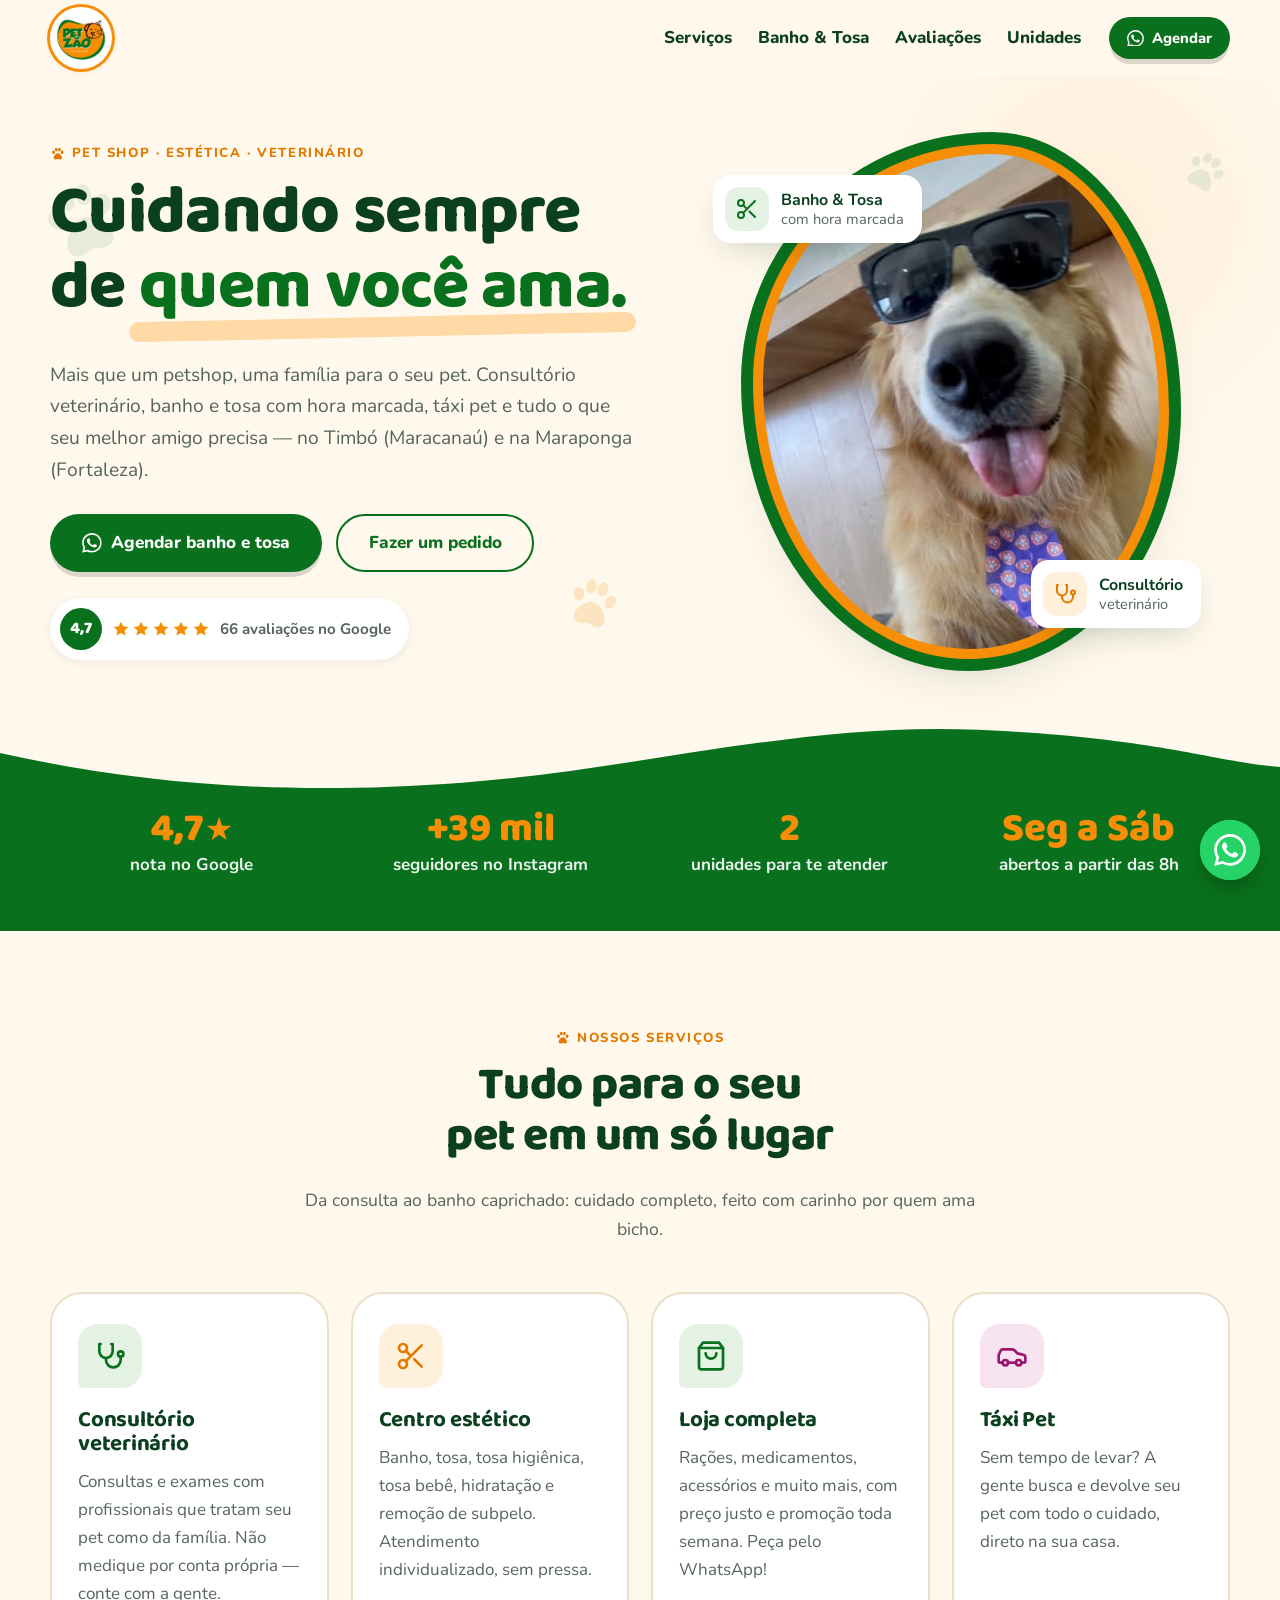
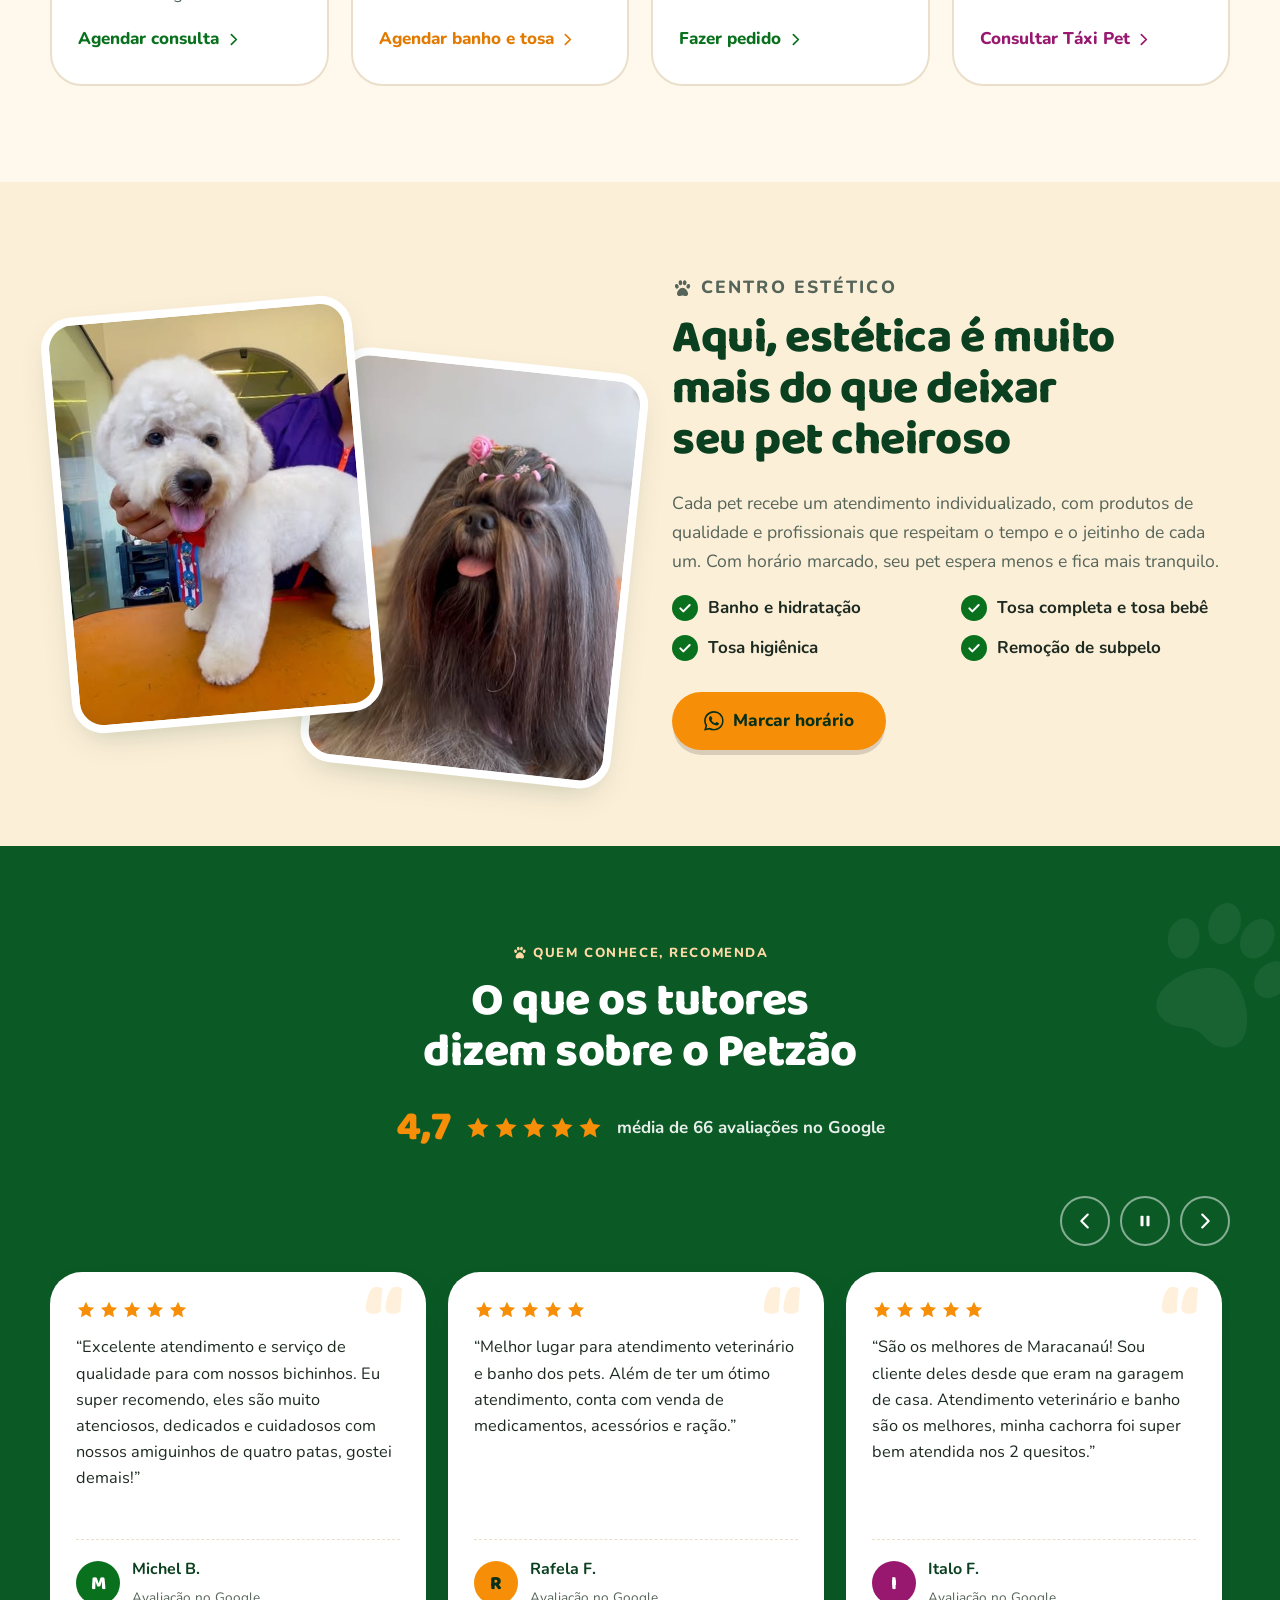
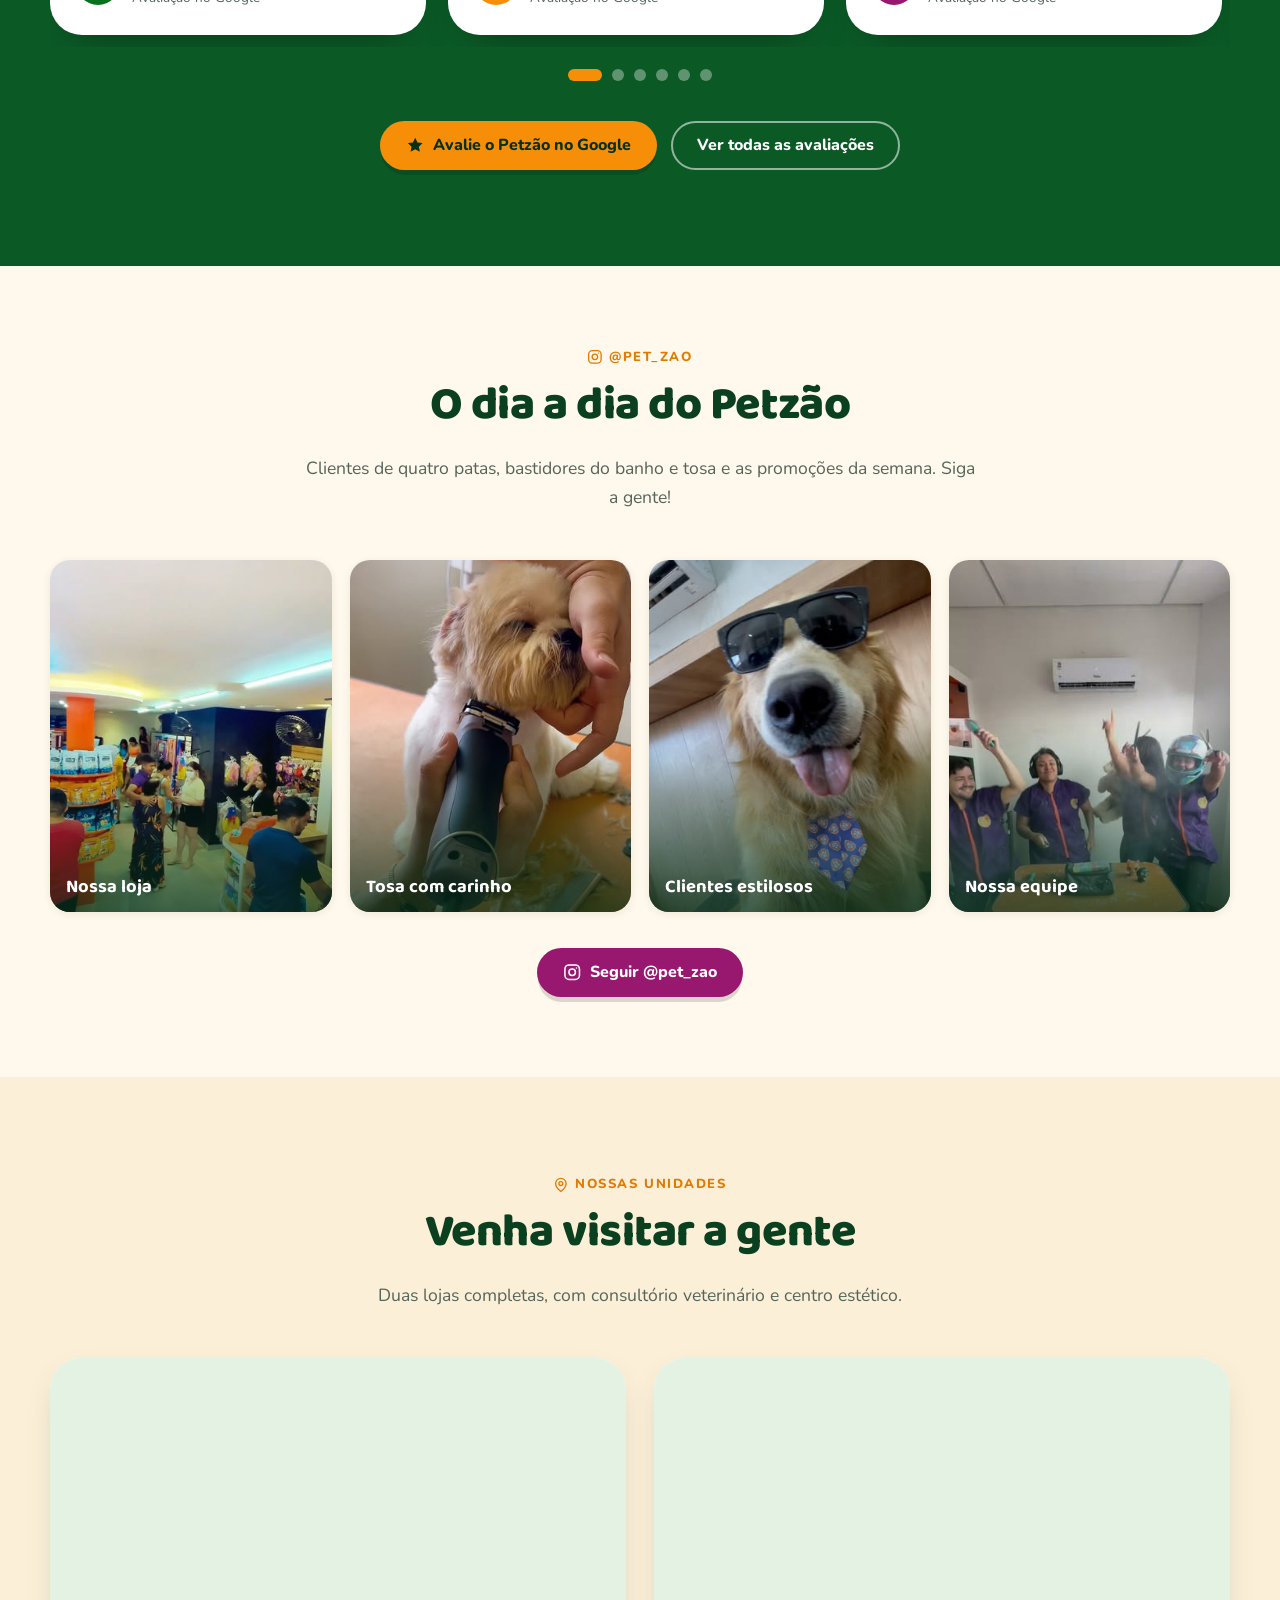
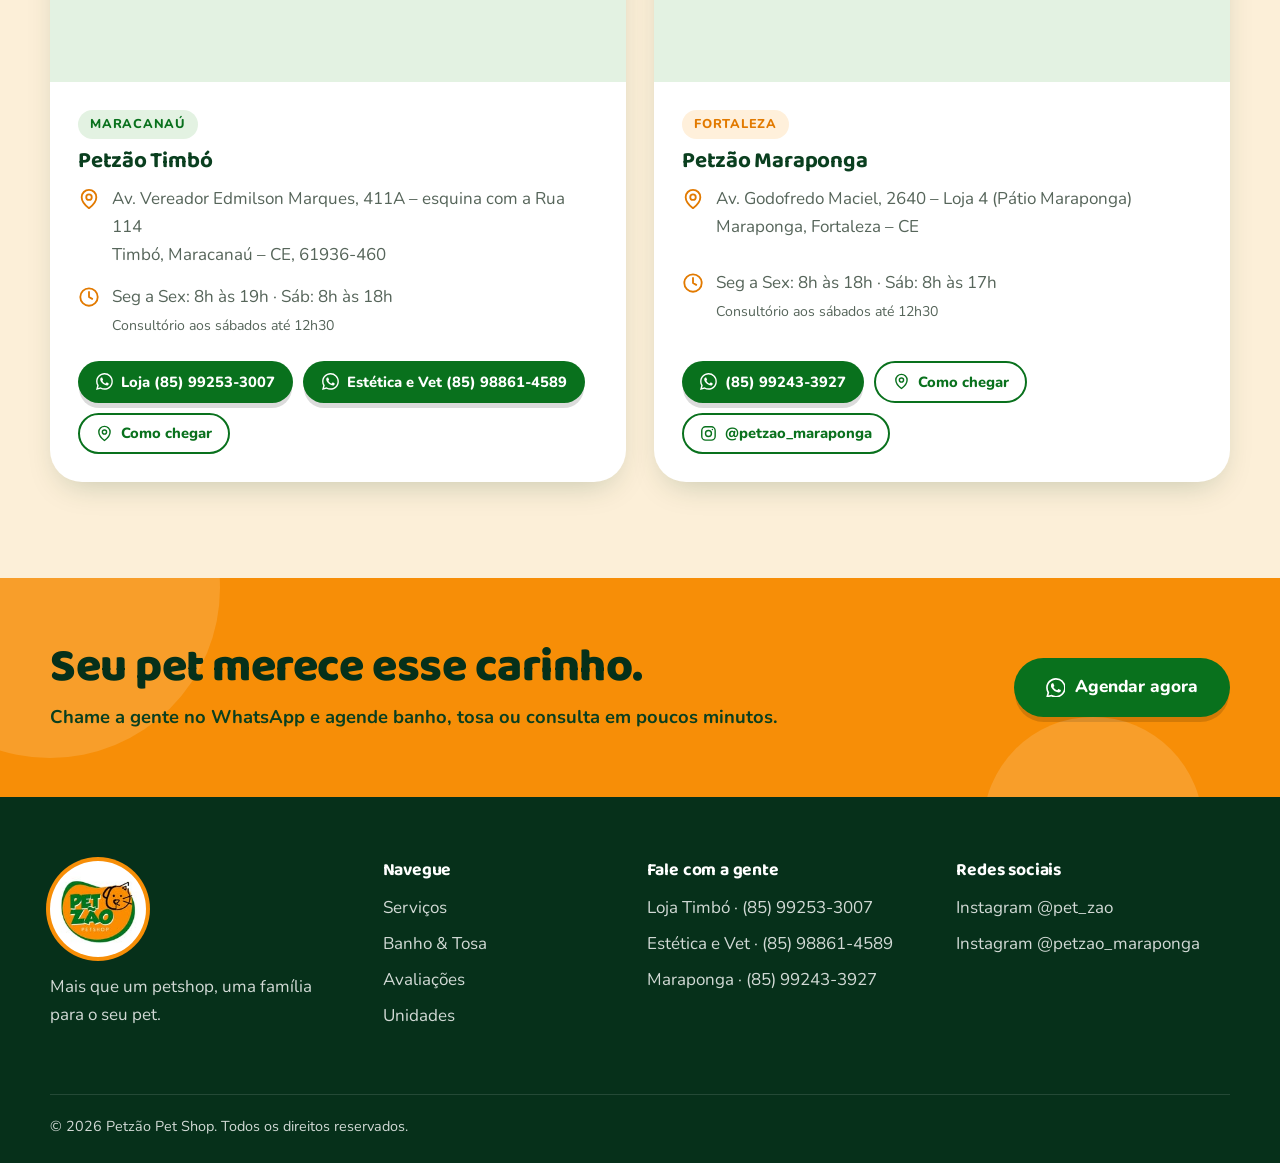
==== commit 8da5809d: "Ajusta texto da seção de serviços Co-Authored-By: Claude Opus 5.5 <noreply@anthropic.com>" ====
--- a/index.html
+++ b/index.html
@@ -185,7 +185,7 @@
         <header class="section-head">
           <p class="eyebrow"><svg class="icon" aria-hidden="true"><use href="#i-paw"/></svg> Nossos serviços</p>
           <h2>Tudo para o seu pet em um só lugar</h2>
-          <p>Da primeira vacina ao banho caprichado: cuidado completo, feito com carinho por quem ama bicho.</p>
+          <p>Da consulta ao banho caprichado: cuidado completo, feito com carinho por quem ama bicho.</p>
         </header>
 
         <div class="services-grid">
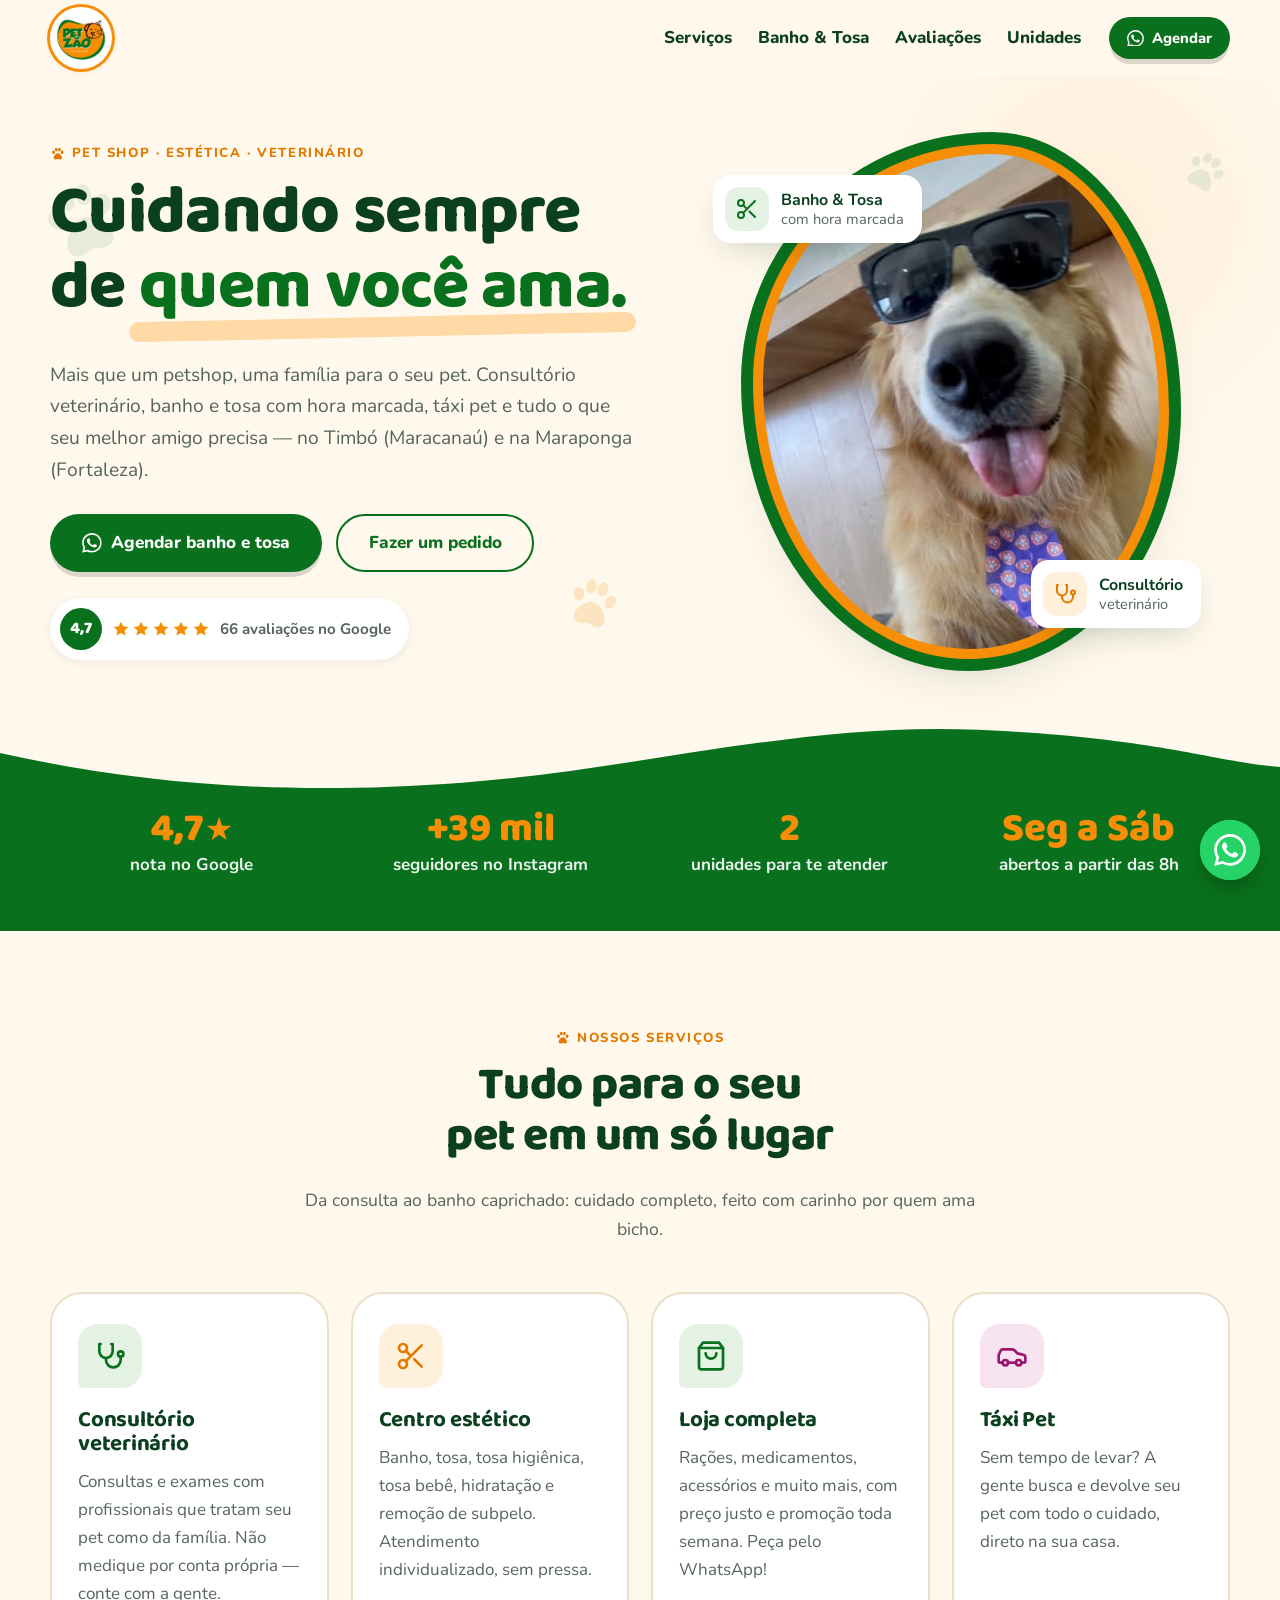
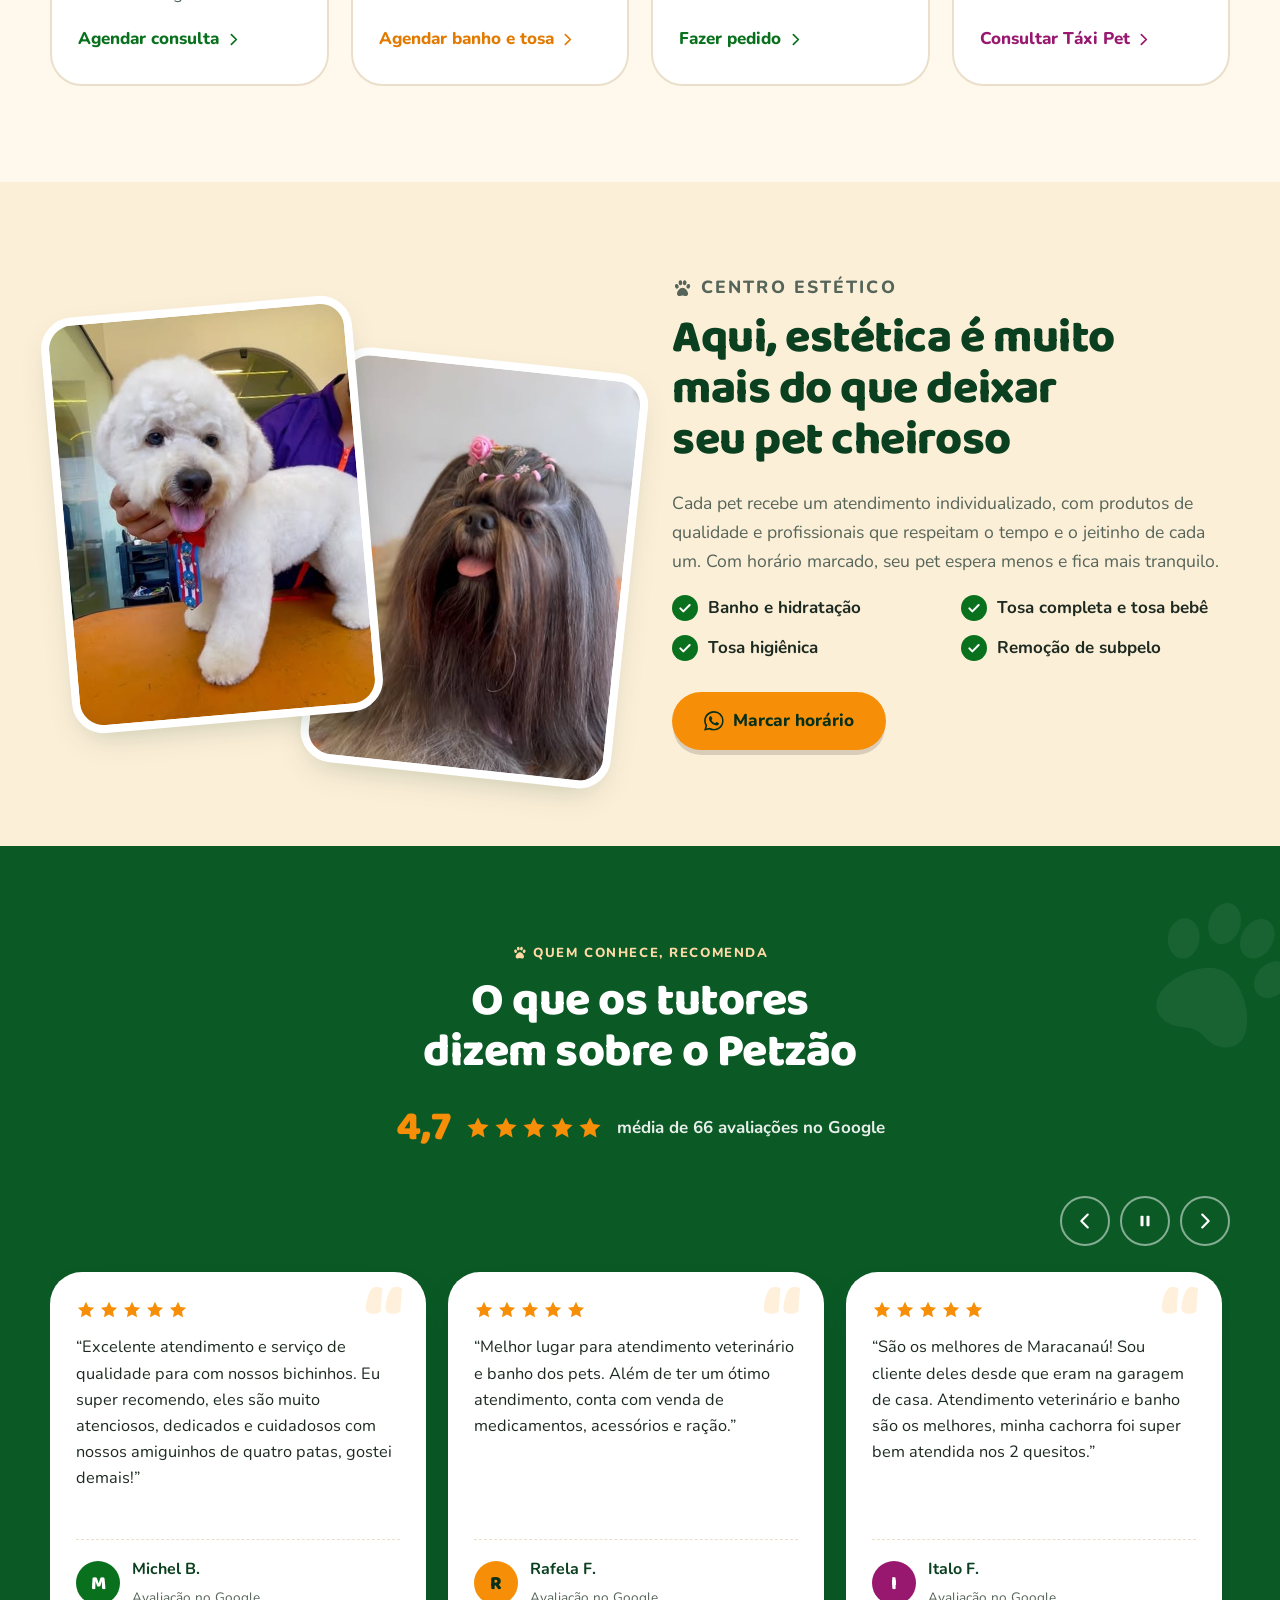
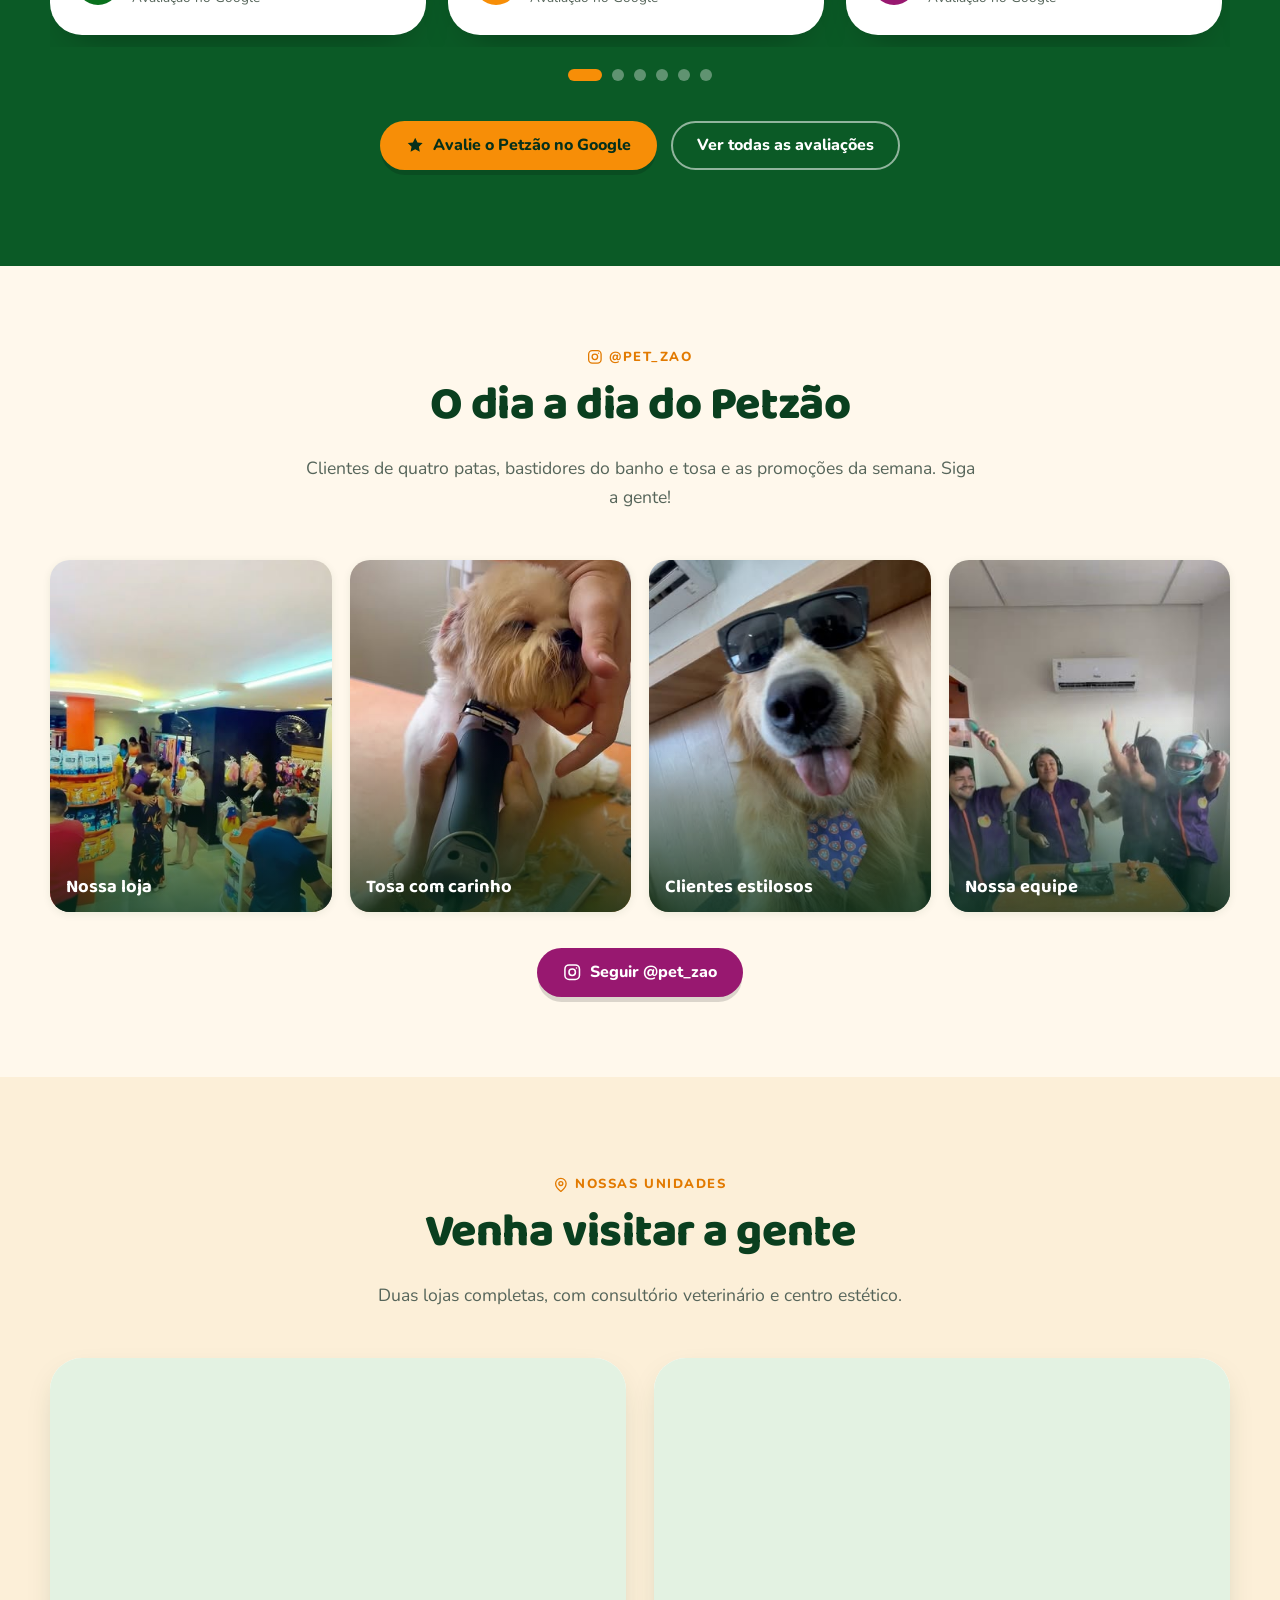
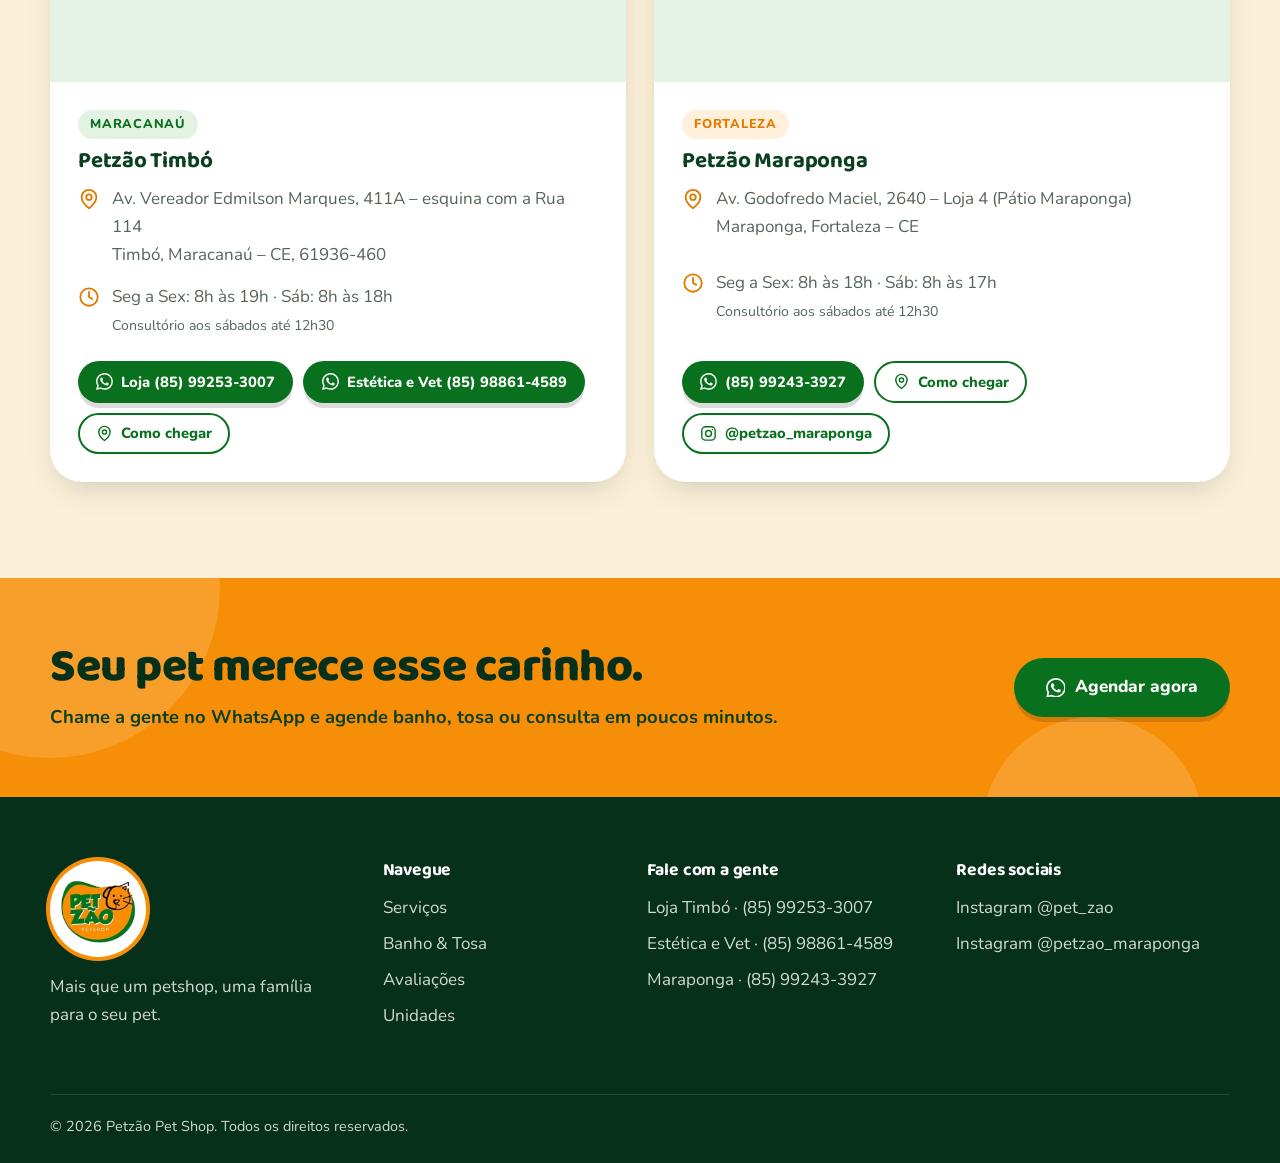
==== commit 79b40d29: "Configura endereço público do site (prévia, canonical e sitemap) Co-Authored-By: Claude Opus 5.5 <no" ====
--- a/index.html
+++ b/index.html
@@ -6,14 +6,16 @@
   <title>Petzão Pet Shop | Banho e Tosa, Veterinário e Pet Shop em Maracanaú e Fortaleza</title>
   <meta name="description" content="Petzão Pet Shop: consultório veterinário, centro estético (banho e tosa), táxi pet e loja completa com rações, medicamentos e acessórios. Unidades no Timbó (Maracanaú) e na Maraponga (Fortaleza). Nota 4,7 no Google.">
   <meta name="theme-color" content="#09711D">
+  <link rel="canonical" href="https://lohan-lucas.github.io/petzao/">
 
   <!-- Open Graph (prévia ao compartilhar no WhatsApp/Instagram/Facebook) -->
   <meta property="og:type" content="website">
+  <meta property="og:url" content="https://lohan-lucas.github.io/petzao/">
   <meta property="og:locale" content="pt_BR">
   <meta property="og:site_name" content="Petzão Pet Shop">
   <meta property="og:title" content="Petzão Pet Shop | Cuidando sempre de quem você ama">
   <meta property="og:description" content="Consultório veterinário, banho e tosa, táxi pet e loja completa em Maracanaú e Fortaleza. Nota 4,7 no Google.">
-  <meta property="og:image" content="assets/img/og-image.jpg">
+  <meta property="og:image" content="https://lohan-lucas.github.io/petzao/assets/img/og-image.jpg">
   <meta property="og:image:width" content="1200">
   <meta property="og:image:height" content="630">
   <meta name="twitter:card" content="summary_large_image">
@@ -32,7 +34,8 @@
       "@context": "https://schema.org",
       "@type": "PetStore",
       "name": "Petzão Pet Shop – Timbó",
-      "image": "assets/img/logo.jpg",
+      "image": "https://lohan-lucas.github.io/petzao/assets/img/logo.jpg",
+      "url": "https://lohan-lucas.github.io/petzao/",
       "telephone": "+55 85 99253-3007",
       "address": {
         "@type": "PostalAddress",
@@ -53,7 +56,8 @@
       "@context": "https://schema.org",
       "@type": "PetStore",
       "name": "Petzão Pet Shop – Maraponga",
-      "image": "assets/img/logo.jpg",
+      "image": "https://lohan-lucas.github.io/petzao/assets/img/logo.jpg",
+      "url": "https://lohan-lucas.github.io/petzao/",
       "telephone": "+55 85 99243-3927",
       "address": {
         "@type": "PostalAddress",
